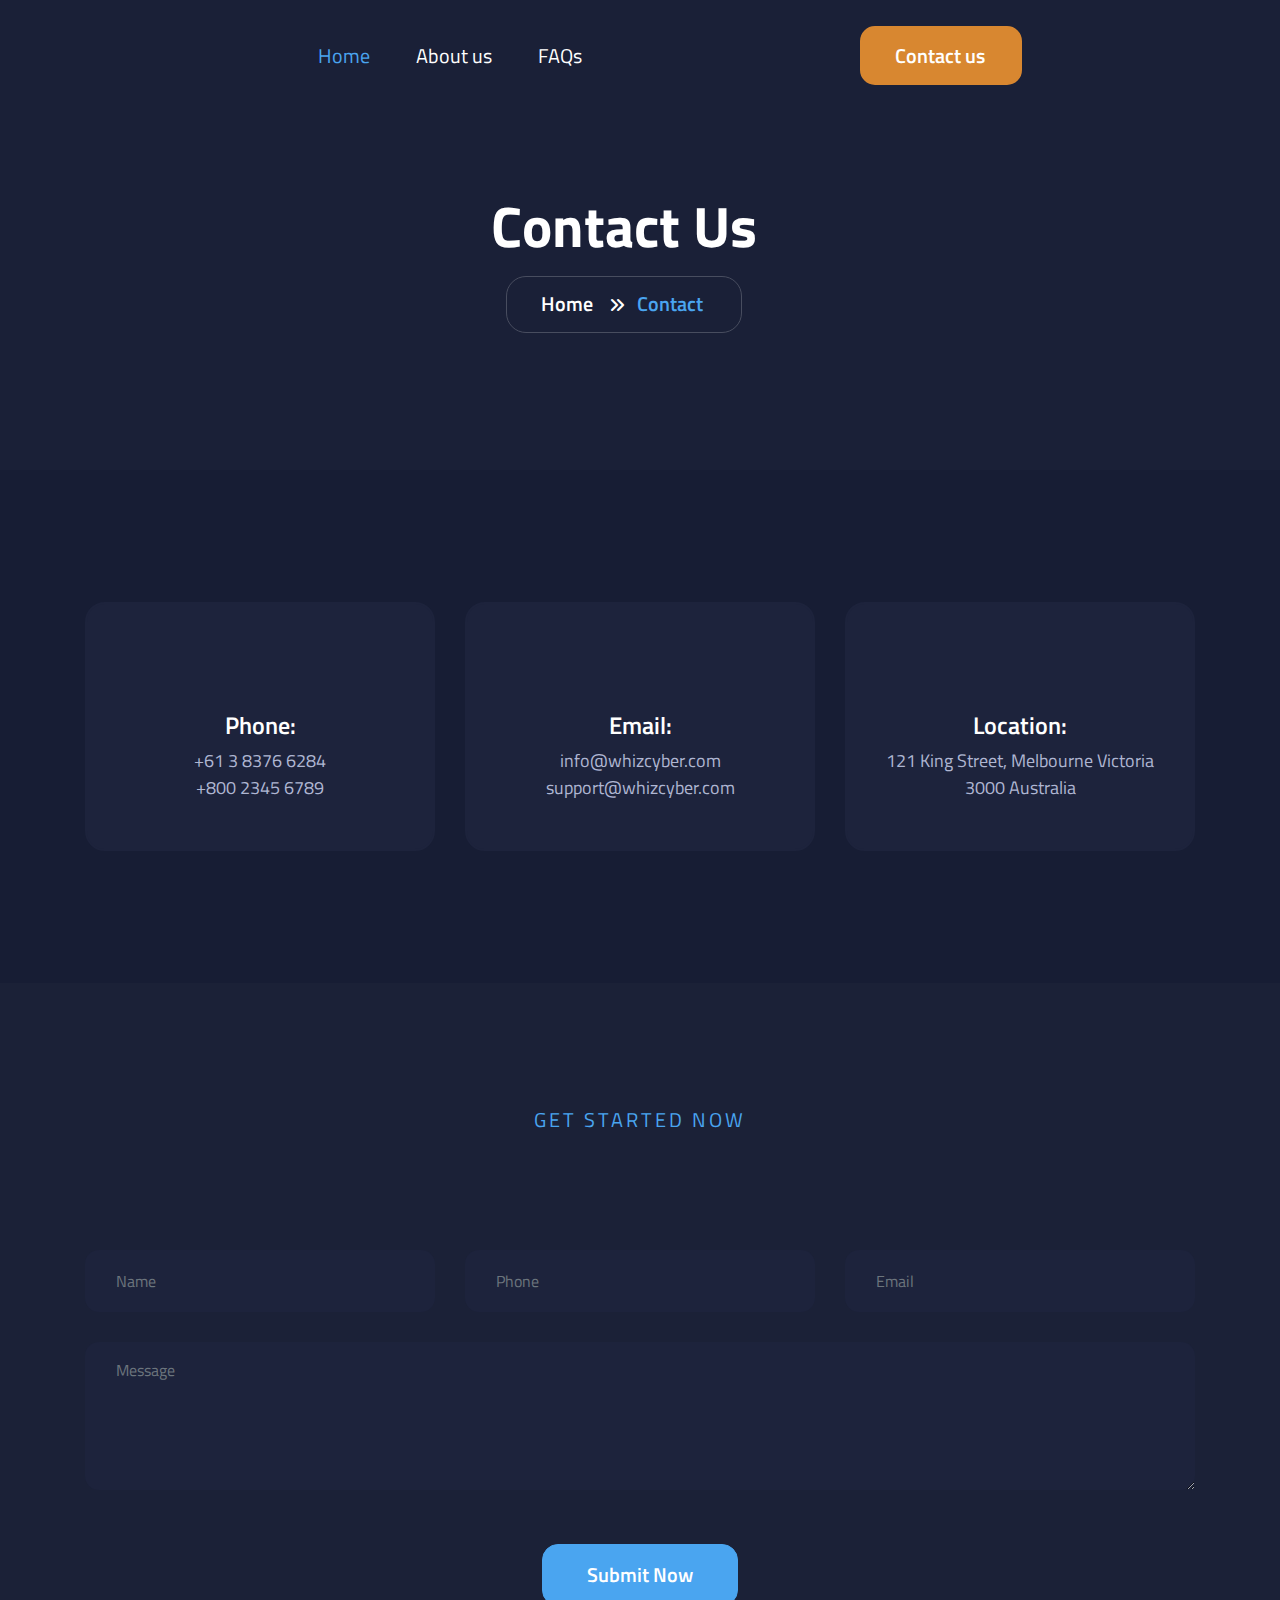
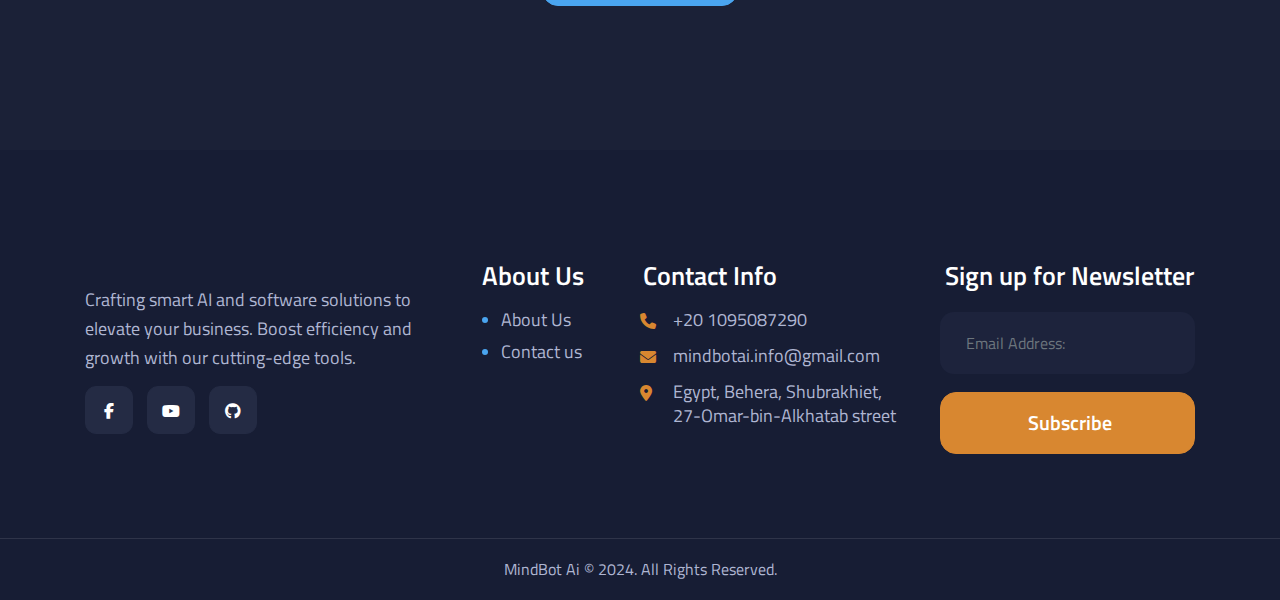
==== contact.html @ d722868a "Add files via upload" ====
<!DOCTYPE html>
<html lang="zxx">

<head>
    <meta charset="UTF-8">
    <meta http-equiv="X-UA-Compatible" content="IE=edge">
    <meta name="viewport" content="width=device-width, initial-scale=1.0">
    <title>Contact | MindBot Ai</title>
    <link rel="apple-touch-icon" sizes="57x57" href="assets/images/favicons/apple-icon-57x57.png">
    <link rel="apple-touch-icon" sizes="60x60" href="assets/images/favicons/apple-icon-60x60.png">
    <link rel="apple-touch-icon" sizes="72x72" href="assets/images/favicons/apple-icon-72x72.png">
    <link rel="apple-touch-icon" sizes="76x76" href="assets/images/favicons/apple-icon-76x76.png">
    <link rel="apple-touch-icon" sizes="114x114" href="assets/images/favicons/apple-icon-114x114.png">
    <link rel="apple-touch-icon" sizes="120x120" href="assets/images/favicons/apple-icon-120x120.png">
    <link rel="apple-touch-icon" sizes="144x144" href="assets/images/favicons/apple-icon-144x144.png">
    <link rel="apple-touch-icon" sizes="152x152" href="assets/images/favicons/apple-icon-152x152.png">
    <link rel="apple-touch-icon" sizes="180x180" href="assets/images/favicons/apple-icon-180x180.png">
    <link rel="icon" type="image/png" sizes="16x16" href="assets/images/logo.png">
    <link rel="icon" type="image/png" sizes="16x16" href="assets/images/logo.png">
    <link rel="icon" type="image/png" sizes="16x16" href="assets/images/logo.png">
    <link rel="icon" type="image/png" sizes="16x16" href="assets/images/logo.png">
    <link rel="manifest" href="/manifest.json">
    <meta name="msapplication-TileColor" content="#ffffff">
    <meta name="msapplication-TileImage" content="assets/images/favicons/ms-icon-144x144.png">
    <meta name="theme-color" content="#ffffff">
    <link rel="stylesheet" href="assets/css/bootstrap.min.css">
    <link rel="stylesheet" href="./assets/css/style.css">
    <link rel="stylesheet" href="./assets/css/mobile.css">
    <link rel="stylesheet" href="https://cdnjs.cloudflare.com/ajax/libs/font-awesome/5.9.0/css/all.min.css" integrity="sha512-q3eWabyZPc1XTCmF+8/LuE1ozpg5xxn7iO89yfSOd5/oKvyqLngoNGsx8jq92Y8eXJ/IRxQbEC+FGSYxtk2oiw==" crossorigin="anonymous" referrerpolicy="no-referrer">
    <link rel="stylesheet" href="https://cdnjs.cloudflare.com/ajax/libs/font-awesome/6.1.1/css/all.min.css">
    <link rel="stylesheet" href="https://cdnjs.cloudflare.com/ajax/libs/font-awesome/6.1.2/css/all.min.css">
    <link href="https://unpkg.com/aos@2.3.1/dist/aos.css" rel="stylesheet">
    <link rel="stylesheet" href="assets/css/owl.carousel.min.css">
    <link rel="stylesheet" href="assets/css/owl.theme.default.min.css">
</head>

<body>
    <!-- HEADER-SECTION -->
    <div class="home-header-section">
        <figure class="banner-right-img left_icon img">
            <img src="./assets/images/header-right-img.png" alt="" class="star">
        </figure>
        <header class="header">
            <div class="main-header">
                <div class="container-fluid">
                    <nav class="navbar navbar-expand-lg navbar-light p-0">
                        <a class="navbar-brand pt-0" href="index.html">
                            <img src="./assets/images/mindbotlogo copy.png" alt="" class="img-fluid diverge-logo" style="width: 200px;">
                          </a>                        
                        <button class="navbar-toggler collapsed" type="button" data-toggle="collapse" data-target="#navbarSupportedContent" aria-controls="navbarSupportedContent" aria-expanded="false" aria-label="Toggle navigation">
                            <span class="navbar-toggler-icon"></span>
                            <span class="navbar-toggler-icon"></span>
                            <span class="navbar-toggler-icon"></span>
                            </button>
                        <div class="collapse navbar-collapse" id="navbarSupportedContent">
                            <ul class="navbar-nav">
                                <li class="nav-item active">
                                    <a class="nav-link text-decoration-none navbar-text-color home-margin-top" href="index.html">Home<span class="sr-only">(current)</span></a>
                                </li>
                                <li class="nav-item">
                                    <a class="nav-link text-decoration-none navbar-text-color" href="about.html">About us</a>
                                </li>
                                <li class="nav-item"> <a class="dropdown-item nav-link" href="faq.html">FAQs</a></li>
                                <li class="nav-item">
                                    <a class="nav-link text-decoration-none navbar-text-color" href="#"></a>
                                </li>
                                <li class="nav-item">
                                    <a class="nav-link text-decoration-none navbar-text-color" href="#"></a>
                                </li>
                                <li class="nav-item">
                                    <a class="nav-link text-decoration-none navbar-text-color" href="#"></a>
                                </li>
                                <li class="nav-item">
                                    <a class="nav-link text-decoration-none navbar-text-color" href="#"></a>
                                </li>
                                <li class="nav-item">
                                    <a class="nav-link text-decoration-none navbar-text-color" href="#"></a>
                                </li>
                            </ul>
                            <div class="btn-talk ml-auto">
                                <ul class="m-0 p-0">
                                    <li class="list-unstyled d-lg-inline-block"><a class="nav-link contact" href="contact.html">Contact us</a></li>
                                </ul>
                            </div>
                        </div>
                    </nav>
                </div>
            </div>
        </header>
        <!-- BANNER-SECTION -->
        <div class="home-banner-section overflow-hidden position-relative sub-banner-section">
            <div class="banner-container-box">
                <div class="container-fluid">
                    <div class="row">
                        <div class="col-lg-12">
                            <div class="sub-banner-outer">
                                <h1>Contact Us</h1>
                                <div class="banner-btn discover-btn-banner">
                                    <div class="btn-inner">Home <span class="arrow-angles"><i class="fa fa-angles-right"></i></span><span class="about-margin">Contact</span></div>
                                </div>
                            </div>
                        </div>
                    </div>
                </div>
            </div>
        </div>
    </div>
    <!-- Contact-page-section -->
    <div class="contact-page-section">
        <div class="container">
            <div class="row">
                <div class="col-lg-4 col-md-4 col-sm-6 mb-lg-0 mb-md-0 mb-3">
                    <div class="offer-section-box">
                        <div class="offer-section-inner">
                            <figure>
                                <img src="./assets/images/contact-page-img1.png" alt="">
                            </figure>
                        </div>
                        <h5>Phone:</h5>
                        <a href="tel:+61383766284" class="text-decoration-none">
                            <p class="phone-p">+61 3 8376 6284 +800 2345 6789</p>
                        </a>
                    </div>
                </div>
                <div class="col-lg-4 col-md-4 col-sm-6 mb-lg-0 mb-md-0 mb-3">
                    <div class="offer-section-box">
                        <div class="offer-section-inner">
                            <figure>
                                <img src="./assets/images/contact-page-img2.png" alt="">
                            </figure>
                        </div>
                        <h5>Email:</h5>
                        <a href="mailto:info@whizcyber.com" class="text-decoration-none">
                            <p>info@whizcyber.com support@whizcyber.com
                            </p>
                        </a>
                    </div>
                </div>
                <div class="col-lg-4 col-md-4 col-sm-6 mb-lg-0 mb-md-0 mb-0">
                    <div class="offer-section-box">
                        <div class="offer-section-inner">
                            <figure>
                                <img src="./assets/images/contact-page-img3.png" alt="">
                            </figure>
                        </div>
                        <h5>Location:</h5>
                        <p>121 King Street, Melbourne Victoria 3000 Australia</p>
                    </div>
                </div>
            </div>
        </div>
    </div>
    <!-- Form-Section -->
    <section class="contact-us-form">
        <figure class="about-left-back-img">
            <img src="./assets/images/contact-before-img.png" alt="" class="star">
        </figure>
        <div class="container text-center">
            <div class="row">
                <div class="col-12">
                    <h6 class="autorix-text text-center">Get Started Now</h6>
                    <h2 class="text-center aos-init aos-animate" data-aos="fade-left">Send us a Message</h2>
                </div>
            </div>
            <form id="form_id" method="post" action="https://formspree.io/f/xjkvavwz">
                <div class="contact-us-wrapper">
                    <div class="row">
                        <div class="col-lg-4 col-md-4 col-sm-12">
                            <div class="">
                                <input type="text" name="name" class="form-control input-fill" placeholder="Name">
                            </div>
                        </div>
                        <div class="col-lg-4 col-md-4 col-sm-12">
                            <div class="">
                                <input type="text" name="phone" class="form-control input-fill" placeholder="Phone">
                            </div>
                        </div>
                        <div class="col-lg-4 col-md-4 col-sm-12">
                            <div class="col-inner">
                                <input type="tel" name="email" class="form-control input-fill" placeholder="Email">
                            </div>
                        </div>
                    </div>
                    <div class="row">
                        <div class="col-lg-12 col-md-12 col-sm-12">
                            <div class="col-inner-msg">
                                <textarea name="comments" rows="3" placeholder="Message" class="form-control border-none"></textarea>
                            </div>
                        </div>
                    </div>
                    <div class="form-btn">
                        <button type="submit" class="btn btn-primary">Submit Now</button>
                    </div>
                </div>
            </form>
        </div>
    </section>
    <!-- Footer-Section -->
    <div class="footer-section">
        <div class="container">
            <div class="row">
                <div class="col-lg-4 col-md-4 col-sm-6">
                    <div class="footer-content1">
                        <a class="navbar-brand pt-0" href="index.html">
                            <img src="./assets/images/mindbotlogo copy.png" alt="" class="img-fluid diverge-logo" style="width: 200px;">
                          </a>  
                        <p class="footer-section-text">Crafting smart AI and software solutions to elevate your business. Boost efficiency and growth with our cutting-edge tools.</p>
                        <ul class="list-unstyled">
                            <li class="list-item">
                                <a href="https://www.facebook.com/profile.php?id=61566908556678&is_tour_dismissed"><i class="fa-brands fa-facebook-f marginLeft"></i></a>
                                <a href="https://www.youtube.com/@itemg-web"><i class="fa-brands fa-youtube marginLeft"></i></a>
                                <a href="https://github.com/MindBotAi"><i class="fa-brands fa-github marginLeft"></i></a>
                            </li>
                        </ul>
                    </div>
                </div>
                <div class="col-lg-2 col-md-2 col-sm-12 d-lg-block d-none">
                    <h5 class="footer-link footer-next-list footer-next-list-about">About Us</h5>
                    <ul class="useful-footer">
                        <li>
                            <a href="about.html" class="text-decoration-none footer-link-p">
                               About Us
                            </a>
                        </li>
                        <li>
                            <a href="./contact.html" class="text-decoration-none footer-link-p">
                                Contact us
                            </a>
                        </li>
                    </ul>
                </div>
                <div class="col-lg-3 col-md-4 col-sm-12 d-md-block d-none">
                    <h5 class="footer-link text-white footer-next-list footer-next-list-contact">Contact Info</h5>
                    <div class="footer-list footer-link contact-list">
                        <div class="icon-list-box1">
                            <ul class="list-unstyled contact-us-ul">
                                <li class="list-item">
                                    <a href="tel:+20 1095087290" class="text-decoration-none footer-link-auto">+20 1095087290</a>
                                    <i class="fa fa-phone fa-icon footer-location3"></i>
                                </li>
                                <li class="list-item">
                                    <a href="mailto:mindbotai.info@gmail.com" class="text-decoration-none footer-link-auto">mindbotai.info@gmail.com</a>
                                    <i class="fa fa-envelope fa-icon footer-location2"></i>
                                </li>
                                <li class="list-item">
                                    <a class="text-decoration-none footer-link-auto">Egypt, Behera, Shubrakhiet, 27-Omar-bin-Alkhatab street</a>
                                    <i class="fa-solid fa-location-dot footer-location"></i>
                                </li>
                            </ul>
                        </div>
                    </div>
                </div>
                <div class="col-lg-3 col-md-4 col-sm-6">
                    <div class="footer-list signupbox">
                        <h4 class="footer-link text-white footer-next-list footer-next-list-signup">Sign up for Newsletter</h4>
                        <div class="icon-list-box1">
                            <div class="col-inner">
                                <input type="tel" name="email" class="form-control input-fill" placeholder="Email Address:">
                            </div>
                            <div class="form-btn">
                                <button type="submit" class="btn btn-primary">Subscribe</button>
                            </div>
                        </div>
                    </div>
                </div>
            </div>
        </div>
        <div class="footer-bar text-center">
            <div class="row">
                <div class="footer-bar-content w-100">
                    <p class="text-size-16 mb-0">MindBot Ai © 2024. All Rights Reserved.</p>
                </div>
            </div>
        </div>
    </div>
    <script src="https://code.jquery.com/jquery-1.12.1.min.js"></script>
    <script src="assets/js/animations.js"></script>
    <script src="assets/js/bootstrap.min.js"></script>
    <script src="assets/js/jquery-3.6.0.min.js"></script>
    <script src="assets/js/popper.min.js"></script>
    <script src="assets/js/owl.carousel.js"></script>
    <script src="https://unpkg.com/aos@2.3.1/dist/aos.js"></script>
    <script src="assets/js/text-animations.js"></script>
    <script src="assets/js/carousel.js"></script>
    <script src="assets/js/showhide.js"></script>
    <script src="https://cdnjs.cloudflare.com/ajax/libs/magnific-popup.js/1.1.0/jquery.magnific-popup.js"></script>
    <script src="https://unpkg.com/ityped@0.0.10"></script>
    <script src="./assets/js/type.js"></script>
    <script src="assets/js/custom-script.js"></script>

</body>

</html>
---- assets/css/style.css ----
@import url('https://fonts.googleapis.com/css2?family=Titillium+Web:ital,wght@0,400;0,600;0,700;1,600&display=swap');
/*------------------------------------------------------------------
[Master Stylesheet]
Project: WhizCyber
-------------------------------------------------------------------*/

/*------------------------------------------------------------------
[Table of contents]
1. Body
2. Header / #header
3. Banner Section / #banner
4. Our Services Section
5. About us Section
6. Partners Section
7. Who We Are section
8. Offer Section
9. Our Teams Section
10.Cyber Security Section
11.Form Section
11. Footer Section
*/

body {
    font-family: 'Titillium Web', sans-serif;
}

:root {
    --e-global-color-primary: #242b44;
    --e-global-color-secondary: #ffffff;
    --e-global-color-accent: #4aa5f0;
    --e-global-color-text: #afb6d2;
    --e-global-color-hover: #d88730;
    --e-global-color-dark-blue: #171d34;
    --e-global-color-yellow: #fdde47;
    --e-global-color-dark-blue2: #1c223a;
    --e-global-color-very-dark-blue: #1a2037;
    --e-global-color-soft-blue: #484d5f;
    --e-global-color-dark-blue3: #1d233c;
    --e-global-color-blue-f: #2a3150;
    --e-global-color-dark-bluish: #1f253e;
    --e-global-color-blue-best: #1b2137;
    --e-global-color-bar: #2f3449;
}

html {
    scroll-behavior: smooth;
}

h1 {
    font-size: 70px;
    line-height: 70px;
    font-weight: 700;
    word-spacing: 0px;
    letter-spacing: 0px;
}

h2 {
    font-size: 52px;
    line-height: 56px;
    font-weight: 700;
}

h3 {
    font-size: 40px;
    line-height: 46px;
    font-weight: 600;
}

h4 {
    font-size: 36px;
    line-height: 38px;
    font-weight: 600;
}

h5 {
    font-size: 24px;
    line-height: 28px;
    font-weight: 600;
}

h6 {
    font-size: 20px;
    line-height: 18px;
    font-weight: 400;
}

p {
    font-size: 18px;
    line-height: 26px;
    font-weight: 400;
}

a {
    font-size: 18px;
    line-height: 18px;
    font-weight: 600;
}

/****** headerm and banner section******/

/* animation */

/* .home-banner-section .home-banner-text .ityped-cursor {
  font-size: 1em;
  opacity: 1;
  -webkit-animation: blink 0.3s infinite;
  -moz-animation: blink 0.3s infinite;
  animation: blink 0.3s infinite;
  animation-direction: alternate;
  color: var(--e-global-color-accent) !important;
}

@keyframes blink {
  100% {
    opacity: 0;
  }
}
@-webkit-keyframes blink {
  100% {
    opacity: 0;
  }
}
@-moz-keyframes blink {
  100% {
     opacity: 0;
 }

} */

/* @keyframes ani{
  from{
      letter-spacing:36px;
      filter: blur(5px);
      opacity: 0;
  }to{
      letter-spacing: 0;
      filter: blur(0);
      opacity: 1px;
  }
} */

.h1-text {
    color: var(--e-global-color-accent);
    animation: color-animation 3s linear infinite;
}

.sub-banner-outer h1 {
    color: var(--e-global-color-accent);
    animation: color-animation 4s linear infinite;
}

@keyframes color-animation {
    0% {
        color: var(--e-global-color-accent)
    }
    32% {
        color: var(--e-global-color-accent)
    }
    33% {
        color: var(--e-global-color-secondary)
    }
    65% {
        color: var(--e-global-color-hover)
    }
    66% {
        color: var(--e-global-color-text)
    }
    /* 99%   {color: var(--e-global-color-accent)}
  100%  {color: var(--e-global-color-very-dark-blue)} */
}

.home-header-section .main-header .navbar-collapse .navbar-nav li:first-child {
    margin-left: 115px;
}

.home-header-section .main-header .navbar-collapse .navbar-nav li {
    display: inline-block;
    margin: 0 19px;
}

.home-header-section .main-header .navbar-collapse .navbar-nav .blogs-li {
    margin: 0 20px;
}

.home-header-section {
    background-position: center;
    background-repeat: no-repeat;
    background-size: cover;
    background: var(--e-global-color-very-dark-blue);
    position: relative;
    overflow: hidden;
}

.home-header-section .banner-right-img {
    position: absolute;
    width: 1689px;
    height: 1262px;
    bottom: 105px;
    right: -353px;
}

.home-header-section:before {
    background: url(../images//header-left-circle-img.png);
    content: "";
    width: 445px;
    height: 445px;
    position: absolute;
    top: -180px;
    left: -240px;
}

.home-header-section .main-header .navbar-brand {
    margin-left: 0px;
    padding-bottom: 0px;
    margin-right: 181px;
}

.navbar-light .navbar-nav .nav-link {
    padding-left: 8px;
    position: relative;
}

.home-header-section .main-header {
    padding: 26px 298px 0 350px;
}

.home-banner-section .banner-container-box .home-banner-text {
    padding-left: 342px;
}

.home-header-section .main-header .navbar-collapse .navbar-nav li a {
    color: var(--e-global-color-secondary);
    font-size: 20px;
    line-height: 22px;
    font-weight: 400;
}

.home-header-section .main-header .navbar-collapse .navbar-nav .active>a {
    color: var(--e-global-color-accent);
}

.home-header-section .main-header .navbar-collapse .navbar-nav a:hover {
    color: var(--e-global-color-accent);
}

.home-header-section .main-header .navbar-collapse .btn-talk {
    margin-left: 25px !important;
}

.banner-container-box .social-icons {
    z-index: 1;
    transition: ease-in-out 0.3s;
    left: 88px;
    top: 78px;
}

.home-banner-section .banner-container-box .social-icons ul li .social-networks {
    font-size: 16px;
    margin-top: 20px;
    color: var(--e-global-color-secondary);
    background: var(--e-global-color-primary);
    border-radius: 10px;
    line-height: 48px !important;
    text-align: center;
    transition: all ease-in-out 0.3s;
    width: 50px;
    height: 50px;
    line-height: 50px !important;
    transition: transform ease 0.3s;
}

.banner-container-box .social-icons ul li .social-networks:hover {
    background: var(--e-global-color-hover);
    color: var(--e-global-color-secondary);
    transform: translate(0, -5px);
    transition: ease-in-out 0.3s;
}

/* dropdown */

.home-header-section .main-header .navbar-collapse .redlight-dropdown a {
    color: var(--e-global-color-secondary);
}

.home-header-section .main-header .navbar-collapse .redlight-dropdown a:hover {
    color: var(--e-global-color-accent);
}

.dropdown-content-redlight ul li a {
    color: var(--e-global-color-white-banner-text);
    line-height: 16px;
    padding: 12px 11px !important;
    width: 160px;
}

.dropdown-content-redlight ul li a:hover {
    background: var(--e-global-color-hover) !important;
    color: var(--e-global-color-white) !important;
}

.dropdown-item:hover {
    text-decoration: none;
    background-color: transparent;
}

.dropdown-content-redlight ul li {
    margin-left: 0 !important;
}

.redlight-dropdown .dropdown-content-redlight {
    background: var(--e-global-color-accent);
    color: var(--e-global-color-secondary);
    width: 100%;
    top: 54px;
    margin: 0;
    padding: 0;
    border: none;
    border-radius: 0;
}

.home-header-section .main-header .navbar-collapse .navbar-nav .dropdown-content-redlight ul li {
    margin: 0;
}

.home-header-section .main-header .navbar-collapse .navbar-nav .dropdown-content-redlight ul li a {
    font-size: 18px;
    line-height: 18px;
}

/* .dropdown-item.active, .dropdown-item:active {
  color:var(--e-global-color-white-banner-text) !important;
  background: var(--e-global-color-red) !important;
  text-decoration: none;
  background-color:transparent;
} */

.home-header-section .dropdown-item.active,
.dropdown-item:active {
    color: var(--e-global-color-secondary) !important;
    background: var(--e-global-color-hover) !important;
    text-decoration: none;
    background-color: transparent;
}

.home-header-section .main-header .navbar-collapse .btn-talk a {
    background: var(--e-global-color-hover);
    line-height: 20px;
    color: var(--e-global-color-secondary);
    padding: 18px 35px 17px 33px;
    display: inline-block;
    border-radius: 15px;
    font-weight: 600;
    text-decoration: none;
    text-align: center;
    font-size: 20px;
    border: 2px solid var(--e-global-color-hover);
    transition: all 0.3s ease-in-out;
}

.home-header-section .main-header .navbar-collapse .btn-talk a:hover {
    background: var(--e-global-color-accent);
    color: var(--e-global-color-secondary) !important;
    border: 2px solid var(--e-global-color-accent);
    transition: all 0.3s ease-in-out;
}

.home-banner-section .banner-container-box .home-banner-text h1 {
    margin-bottom: 20px;
    color: var(--e-global-color-secondary);
}

/* .home-banner-section .banner-container-box .home-banner-text .banner-solution{
  color: var(--e-global-color-accent);
} */

.home-banner-section .banner-container-box .banner-paragraph {
    font-size: 22px;
    font-weight: 400;
    line-height: 33px;
    word-spacing: 0px;
    margin-bottom: 30px;
    color: var(--e-global-color-text);
    padding-right: 10px;
}

.home-banner-section .banner-container-box .banner-btn a {
    color: var(--e-global-color-secondary);
    background: var(--e-global-color-accent);
    border-radius: 15px;
    padding: 20px 48px 21px 47px;
    display: inline-block;
    position: relative;
    font-weight: 600;
    transition: transform ease 300ms;
    line-height: 20px;
    word-spacing: 2px;
    font-size: 20px;
    transition: ease-in-out 0.3s;
}

.home-banner-section .banner-container-box .banner-btn a:hover {
    transform: translateY(-5px);
    background: var(--e-global-color-hover) !important;
    color: var(--e-global-color-secondary);
    transition: ease-in-out 0.3s;
}

.discover-btn-banner .play-button {
    padding: 19px 25px;
    margin-left: 14px;
    background: var(--e-global-color-dark-blue2) !important;
    border: 1px solid var(--e-global-color-soft-blue);
}

.discover-btn-banner .play-button:hover {
    border: 1px solid var(--e-global-color-hover);
}

.home-banner-section {
    padding-top: 217px;
    padding-bottom: 213px;
}

.inner-arrow-menu-btn {
    font-size: 18px;
    background-image: linear-gradient( -72deg, var(--e-global-background-services-box) 0%, var(--e-global-background-services-box-color2) 100%);
    color: #ffff;
    border-radius: 100px;
    width: 43px;
    right: 24px;
    top: 17px;
    height: 43px px;
    position: absolute;
    line-height: 45px !important;
    text-align: center;
    transition: ease-in-out 0.3s;
}

.discover-btn-banner a:hover .inner-arrow-style {
    background: var(--e-global-color-white);
    color: var(--e-global-color-accent);
    border: 1px solid var(--e-global-color-accent);
}

.contact-us-margin {
    margin-right: -9px;
}

.navbar-nav li:last-child {
    margin-left: 0;
    margin-right: 0;
}

.banner-img-content figure {
    margin-left: 0;
    position: absolute;
    top: -160px;
    left: 20px;
}

/* our-services-section */

.our-services-section {
    background: var(--e-global-color-dark-blue);
    padding: 139px 0;
}

.our-services-section h6 {
    text-align: center;
    color: var(--e-global-color-accent);
    text-transform: uppercase;
    letter-spacing: 3px;
    margin-bottom: 22px;
    transition: ease-in-out 0.4s;
    position: relative;
    width: 100%;
}

/* animation */

.ityped-cursor {
    font-size: 0em;
    opacity: 1;
    -webkit-animation: blink 0.3s infinite;
    -moz-animation: blink 0.3s infinite;
    animation: blink 0.3s infinite;
    animation-direction: alternate;
}

@keyframes blink {
    100% {
        opacity: 0;
    }
}

@-webkit-keyframes blink {
    100% {
        opacity: 0;
    }
}

@-moz-keyframes blink {
    100% {
        opacity: 0;
    }
}

.our-services-section h2 {
    color: var(--e-global-color-secondary);
    margin-bottom: 46px;
}

.our-services-section .services-content {
    background: var(--e-global-color-dark-blue3);
    border-radius: 10px;
    padding: 37px 51px 53px 51px;
    transition: 0s all ease-in-out;
    cursor: pointer;
    border-bottom: 3px solid var(--e-global-color-black-cards-bacground);
    transition: transform ease 300ms;
    border: 2px solid var(--e-global-color-dark-blue3);
}

.our-services-section .services-content:hover {
    border: 2px solid var(--e-global-color-accent);
}

.our-services-section .services-content .icons-rounded-box {
    background: var(--e-global-color-dark-icons-background);
    padding: 12px 16px;
    text-align: center;
    border-radius: 6px;
    margin-bottom: 15px;
}

.our-services-section .security-services-p {
    font-size: 18px;
    line-height: 28px;
    font-weight: 400;
    color: var(--e-global-color-text);
    padding: 0;
    margin-bottom: 33px;
}

.our-services-section .services-content a {
    color: var(--e-global-color-secondary);
    font-size: 18px;
    line-height: 18px;
    font-weight: 600;
    letter-spacing: 0px;
    background: var(--e-global-color-dark-blue2);
    border: 1px solid var(--e-global-color-soft-blue);
    border-radius: 15px;
    padding: 11px 34px 12px 34px;
    transition: ease-in-out 0.3s;
}

.our-services-section .services-content a:hover {
    background: var(--e-global-color-accent);
    border: 1px solid var(--e-global-color-accent);
    transition: ease-in-out 0.3s;
}

.our-services-section .services-content h5 {
    margin-bottom: 10px;
    color: var(--e-global-color-secondary);
}

.our-services-section .services-content .services-box {
    text-align: center;
}

.our-services-section .owl-carousel .owl-dots.disabled,
.owl-carousel .owl-nav.disabled {
    display: block;
}

.our-services-section .owl-theme .owl-dots .owl-dot span {
    width: 10px;
    height: 10px;
    margin: 5px 7px;
    background: var(--e-global-color-blue-f);
    display: block;
    -webkit-backface-visibility: visible;
    transition: opacity .2s ease;
    border-radius: 30px;
    border: none !important;
}

.our-services-section .owl-theme .owl-dots .owl-dot span:hover {
    background: var(--e-global-color-hover);
    border: none !important;
}

.our-services-section .owl-theme .owl-dots .owl-dot.active span,
.owl-theme .owl-dots .owl-dot:hover span {
    background: var(--e-global-color-hover);
    border: none !important;
}

.our-services-section .owl-carousel button.owl-dot {
    background: 0 0;
    color: inherit;
    border: none !important;
    padding: 0 !important;
    font: inherit;
}

.our-services-section .owl-carousel button.owl-dot:hover {
    border: none !important;
}

.our-services-section .owl-carousel .item .services-content .services-box a:hover {
    color: var(--e-global-color-secondary);
    background: var(--e-global-color-accent) !important;
    border: 1px solid var(--e-global-color-accent);
}

.our-services-section .owl-theme .owl-dots .owl-dot:focus {
    outline: none;
}

/* about-us-section */

.about-us-section {
    background: var(--e-global-color-blue-best);
    padding: 154px 0 154px;
}

.about-us-section h2 {
    margin-bottom: 33px;
    color: var(--e-global-color-secondary);
}

.about-us-section h6 {
    color: var(--e-global-color-accent);
    text-transform: uppercase;
    letter-spacing: 3px;
    margin-bottom: 22px;
}

.about-us-section .about-us-content .aboutus-p {
    font-size: 20px;
    line-height: 30px;
    font-weight: 400;
    color: var(--e-global-color-text);
    padding-right: 23px;
    margin-bottom: 20px;
}

.about-us-section .about-us-content .cloud-security-li {
    margin-left: 19px;
}

.about-us-section .about-us-content .server-security-li {
    margin-left: 61px;
}

.about-us-section .about-us-content .threat-detection-li {
    margin-left: 38px;
}

.about-us-section .about-us-content .cyber-security-li {
    margin-left: 63px;
}

.about-us-section .about-us-content ul i {
    background: var(--e-global-color-hover);
    color: var(--e-global-color-dark-bluish);
    border-radius: 100px;
    width: 20px;
    height: 20px;
    position: relative;
    text-align: center;
    padding: 5px;
    margin-right: 15px;
    font-size: 13px;
    line-height: 14px;
}

.about-us-section .about-us-content .left-section-margin-bottom {
    margin-bottom: 30px;
}

.about-us-section .about-us-content ul li {
    margin-bottom: 12px;
}

.about-us-section .about-us-content .list-margin-bottom {
    margin-bottom: 0px;
}

.about-us-section .about-us-content .margin-left-checkk {
    margin-left: 18px;
    letter-spacing: 0px !important;
}

.about-us-section .about-us-content .list-span {
    color: var(--e-global-color-text);
    font-weight: 400;
    font-size: 18px;
    line-height: 20px;
    word-spacing: 0px;
    letter-spacing: 0;
}

.about-us-section .about-us-content .banner-btn a {
    color: var(--e-global-color-secondary);
    background: var(--e-global-color-accent);
    border-radius: 15px;
    padding: 20px 48px 21px 47px;
    display: inline-block;
    position: relative;
    font-weight: 600;
    transition: transform ease 300ms;
    line-height: 20px;
    word-spacing: 2px;
    font-size: 20px;
    transition: ease-in-out 0.3s;
}

.about-us-section .about-us-content .banner-btn a:hover {
    transform: translateY(-5px);
    background: var(--e-global-color-hover) !important;
    color: var(--e-global-color-secondary);
    transition: ease-in-out 0.3s;
}

.about-us-section .about-content-img {
    position: relative;
}

.about-us-section .about-content-img .about-section-f1 {
    top: -24px;
    left: -38px;
}

.about-us-section .about-content-img .about-section-f2 {
    left: 353px;
    top: 173px;
}

.about-us-section .about-content-img .about-section-f3 {
    top: 336px;
    left: 92px;
}

.about-us-section .about-content-img figure {
    position: absolute;
}

.about-us-section .about-left-back-img {
    position: absolute;
    left: -41%;
    top: -385px;
}

.about-us-section::after {
    background: url(../images/about-right-backround.png);
    content: "";
    width: 445px;
    height: 405px;
    position: absolute;
    right: -77px;
    top: -136px;
}

/* Animation properties */

.star {
    animation: star 10s ease-out infinite;
}

/* Keyframes */

@keyframes star {
    0% {
        opacity: 0;
        transform: scale(1.5) translateY(-0.75em);
    }
    20% {
        opacity: 1;
    }
    89% {
        opacity: 1;
        transform: scale(1);
    }
    100% {
        opacity: 0;
        transform: translateZ(-1000em);
    }
}

/* partners-section */

.partners-section h6 {
    text-align: center;
    color: var(--e-global-color-accent);
    text-transform: uppercase;
    letter-spacing: 3px;
    margin-bottom: 22px;
}

.partners-section {
    background: var(--e-global-color-dark-blue);
    padding: 128px 0;
}

.partners-section h2 {
    color: var(--e-global-color-secondary);
    margin-bottom: 40px;
}

.partners-section .partners-content .partners-box {
    background: var(--e-global-color-dark-blue3);
    border-radius: 10px;
    padding: 24px 23px 24px 23px;
    transition: 0s all ease-in-out;
    cursor: pointer;
    border-bottom: 3px solid var(--e-global-color-black-cards-bacground);
    transition: ease-in-out 0.3s;
    border: 2px solid var(--e-global-color-dark-blue3);
}

.partners-section .partners-content .partners-box:hover {
    background: var(--e-global-color-accent);
    transition: ease-in-out 0.3s;
}

.partners-section .owl-theme .owl-dots .owl-dot span {
    width: 10px;
    height: 10px;
    margin: 5px 7px;
    background: var(--e-global-color-blue-f);
    display: block;
    -webkit-backface-visibility: visible;
    transition: opacity .2s ease;
    border-radius: 30px;
    border: none !important;
}

.partners-section .owl-theme .owl-dots .owl-dot span:hover {
    background: var(--e-global-color-hover);
    border: none !important;
}

.partners-section .owl-theme .owl-dots .owl-dot.active span,
.owl-theme .owl-dots .owl-dot:hover span {
    background: var(--e-global-color-hover);
    border: none !important;
}

.partners-section .owl-theme .owl-dots .owl-dot:focus {
    outline: none;
}

/* who-we-are-section */

.who-we-are-section {
    background: var(--e-global-color-very-dark-blue);
    padding: 250px 0 0px;
    position: relative;
}

.who-we-are-section h6 {
    color: var(--e-global-color-accent);
    text-transform: uppercase;
    letter-spacing: 3px;
    margin-bottom: 22px;
}

.who-we-are-section h2 {
    color: var(--e-global-color-secondary);
    margin-bottom: 27px;
    letter-spacing: -0.7px;
}

.who-we-are-section .about-us-content .aboutus-p {
    font-size: 20px;
    line-height: 30px;
    font-weight: 400;
    color: var(--e-global-color-text);
    padding-right: 23px;
    margin-bottom: 37px;
}

.who-we-are-section .about-us-content .counter-box .counetr-heading {
    font-size: 40px;
    line-height: 44px;
    font-weight: 600;
    color: var(--e-global-color-hover);
    margin-bottom: 10px;
}

.who-we-are-section .about-us-content .counter-box .counetr-heading .plus-counter {
    font-size: 28px;
    line-height: 30px;
    position: absolute;
    top: 0px;
}

.who-we-are-section .about-us-content .counter-box .counter-text {
    font-size: 18px;
    line-height: 20px;
    font-weight: 400;
    color: var(--e-global-color-text);
}

.who-we-are-section .about-us-content .counter-b2 {
    margin-left: -35px;
}

.who-we-are-section .about-us-content .counter-b3 {
    margin-left: -30px;
}

.who-we-are-section .about-us-content .counter-b3 {
    margin-left: -30px;
}

.who-we-are-section .who-we-img-content .who-we-figure {
    top: -124px;
    position: absolute;
    left: -27px;
}

.who-we-are-section .who-we-img-content {
    margin-left: 61px;
    position: relative;
    z-index: 1;
}

.who-we-are-section:before {
    background: url(../images//who-we-before.png);
    content: "";
    width: 445px;
    height: 406px;
    position: absolute;
    top: -141px;
    left: -104px;
}

.who-we-are-section .who-we-right-fig {
    position: absolute;
    top: -30%;
    right: -26%;
}

.who-we-are-section .section-2 {
    padding-top: 278px;
    position: relative;
    padding-bottom: 137px;
}

.who-we-are-section .section-2 .who-we-right-fig {
    position: absolute;
    top: -29%;
    left: -42%;
}

.who-we-are-section .section-2 .section2-fig {
    margin-top: -39px;
}

.who-we-are-section .section-2::after {
    background: url(../images/section2-after-img.png);
    content: "";
    width: 445px;
    height: 405px;
    position: absolute;
    right: -97px;
    bottom: -132px;
}

.who-we-are-section .section-2 .section2-heading {
    font-size: 22px;
    line-height: 24px;
    font-weight: 600;
    color: var(--e-global-color-secondary);
    text-transform: none;
    letter-spacing: 0px;
    margin-bottom: 12px;
}

.who-we-are-section .section-2 .section2-text {
    font-size: 18px;
    line-height: 26px;
    font-weight: 400;
    color: var(--e-global-color-text);
    margin-bottom: 0;
}

.who-we-are-section .section-2 .section-2-content {
    position: relative;
}

.who-we-are-section .section-2 .section-2-content .section2-figure {
    position: absolute;
}

.who-we-are-section .section-2 .section-2-content .section2-box {
    margin-left: 79px;
}

.who-we-are-section .section-2 .section2-row1 {
    margin-bottom: 35px;
}

.who-we-are-section .section-2 .section2-img-content {
    margin-left: 0;
}

.who-we-are-section .section-2 .about-us-content {
    padding-left: 103px;
}

.who-we-are-section .section2-h2 {
    letter-spacing: 0;
}

.who-we-are-section .section-2 .about-us-content .aboutus-p {
    font-size: 20px;
    line-height: 30px;
    font-weight: 400;
    color: var(--e-global-color-text);
    padding-right: 23px;
    margin-bottom: 25px;
}

.who-we-are-section .section-2 .row2-content {
    margin-left: 7px;
}

/* pricing-plan */

.pricing-plan-section {
    background: var(--e-global-color-dark-blue);
    padding: 130px 0 82px;
}

.pricing-plan-section h6 {
    text-align: center;
    color: var(--e-global-color-accent);
    text-transform: uppercase;
    letter-spacing: 3px;
    margin-bottom: 22px;
}

.pricing-plan-section h2 {
    color: var(--e-global-color-secondary);
    margin-bottom: 65px;
}

.pricing-plan-section .pricing-plan-color {
    color: var(--e-global-color-secondary);
    text-align: center;
    position: relative;
    margin-bottom: 47px !important;
}

.pricing-plan-section .pricing-free-text {
    font-size: 18px;
    line-height: 26px;
    color: var(--e-global-color-text);
    font-weight: 400;
    position: absolute;
    bottom: -29px;
    text-align: center;
    left: 0;
    right: 0;
}

.pricing-plan-section .pricing-content {
    font-size: 18px;
    line-height: 35px;
    font-weight: 400;
    color: var(--e-global-color-grey-icons);
    padding: 0;
    margin-bottom: 44px;
}

.pricing-plan-section .order-now-btn a {
    border: 1px solid var(--e-global-color-grey-cyber-box);
    padding: 10px 32px;
    border-radius: 4px;
    font-size: 18px;
    line-height: 26px;
    color: var(--e-global-color-white-banner-text);
    font-weight: 600;
}

.pricing-plan-section .services-content {
    background: var(--e-global-color-dark-blue3);
    border-radius: 5px;
    padding: 46px 39px 59px 57px;
    transition: 0s all ease-in-out;
    cursor: pointer;
    border-bottom: 3px solid var(--e-global-color-black-cards-bacground);
    transition: ease-in-out 0.3s;
    position: relative;
    border: 2px solid var(--e-global-color-dark-blue3);
}

.pricing-plan-section .services-content:hover {
    border: 2px solid var(--e-global-color-accent);
    transition: ease-in-out 0.3s;
}

.pricing-plan-section .services-content:hover .pricing-plan-h5 {
    background: var(--e-global-color-accent);
}

.pricing-plan-section h3 {
    margin-bottom: 22px;
}

.pricing-plan-section p {
    margin-bottom: 72px;
    padding: 0 25%;
}

.pricing-plan-section .services-content .icons-rounded-box {
    padding: 0;
    border-radius: 6px;
    margin-bottom: 21px;
    text-align: center;
}

.pricing-plan-section .list-span {
    color: var(--e-global-color-text);
    font-weight: 400;
    font-size: 18px;
    line-height: 20px;
    word-spacing: 0px;
    letter-spacing: 0;
}

.pricing-plan-section ul i {
    background: var(--e-global-color-hover);
    color: var(--e-global-color-dark-bluish);
    border-radius: 100px;
    width: 20px;
    height: 20px;
    position: relative;
    text-align: center;
    padding: 5px;
    margin-right: 12px;
    font-size: 13px;
    line-height: 14px;
}

.pricing-plan-section ul li {
    margin-bottom: 12px !important;
}

.pricing-plan-section .services-content .order-now-btn a {
    padding: 11px 21px 12px;
    background: var(--e-global-color-dark-blue2) !important;
    border: 1px solid var(--e-global-color-soft-blue);
    font-size: 18px;
    line-height: 18px;
    color: var(--e-global-color-secondary);
    font-weight: 600;
    border-radius: 20px;
    transition: ease-in-out 0.3s;
}

.pricing-plan-section .services-content .order-now-btn {
    text-align: center;
}

.pricing-plan-section .services-content .order-now-btn a:hover {
    transform: translateY(-5px);
    background: var(--e-global-color-hover) !important;
    color: var(--e-global-color-secondary);
    transition: ease-in-out 0.3s;
    border: 1px solid var(--e-global-color-hover);
}

.pricing-plan-section .pricing-plan-h5 {
    position: absolute;
    font-size: 18px;
    line-height: 17px;
    font-weight: 600;
    color: var(--e-global-color-secondary);
    background: var(--e-global-color-hover);
    border-radius: 13px;
    padding: 10px 10px;
    left: 20px;
    right: 0;
    text-align: center;
    margin: 0 auto;
    top: -22px;
    width: 125px;
}

.pricing-plan-section .services-content .list-margin-bottom {
    margin-bottom: 33px;
}

/* our-teams-section */

.our-teams-section {
    background: var(--e-global-color-blue-best);
    padding: 129px 0 94px;
    position: relative;
}

.our-teams-section:before {
    background: url(../images//who-we-before.png);
    content: "";
    width: 445px;
    height: 406px;
    position: absolute;
    top: -134px;
    left: -94px;
}

.our-teams-section h6 {
    color: var(--e-global-color-accent);
    text-transform: uppercase;
    letter-spacing: 3px;
    margin-bottom: 22px;
}

.our-teams-section h2 {
    margin-bottom: 27px;
    color: var(--e-global-color-secondary);
}

.our-teams-section .about-us-content .aboutus-p {
    font-size: 20px;
    line-height: 30px;
    font-weight: 400;
    color: var(--e-global-color-text);
    padding-right: 40px;
    margin-bottom: 12px;
}

.our-teams-section .about-us-content .our-teamp2 {
    margin-bottom: 41px;
}

.our-teams-section .about-us-content {
    padding-top: 116px;
}

.our-teams-section .about-us-content .banner-btn a {
    color: var(--e-global-color-secondary);
    background: var(--e-global-color-accent);
    border-radius: 15px;
    padding: 20px 35px 21px 39px;
    display: inline-block;
    position: relative;
    font-weight: 600;
    transition: transform ease 300ms;
    line-height: 20px;
    word-spacing: 0px;
    font-size: 20px;
    transition: ease-in-out 0.3s;
}

.our-teams-section .about-us-content .banner-btn a:hover {
    transform: translateY(-5px);
    background: var(--e-global-color-hover) !important;
    color: var(--e-global-color-secondary);
    transition: ease-in-out 0.3s;
}

.our-teams-section .who-we-right-fig {
    position: absolute;
    top: -46%;
    right: -27%;
}

.our-teams-section .teams-img-content .teams-text h5 {
    font-size: 22px;
    line-height: 24px;
    font-weight: 600;
    color: var(--e-global-color-secondary);
    text-align: center;
}

.our-teams-section .teams-img-content .teams-text p {
    font-size: 16px;
    line-height: 20px;
    font-weight: 400;
    color: var(--e-global-color-text);
    text-align: center;
    margin-bottom: 34px;
}

.our-teams-section .teams-img-content .hover_box_plus ul {
    position: absolute;
    left: 3px;
    right: 0;
    bottom: 90px;
}

.our-teams-section .teams-img-content ul li i:hover {
    background: var(--e-global-color-hover);
    border: 1px solid var(--e-global-color-hover);
    transform: translate(0, -5px);
    transition: ease-in-out 0.3s;
}

.our-teams-section .teams-img-content .hover_box_plus {
    margin-bottom: 36px;
}

.our-teams-section .teams-img-content ul li i {
    color: var(--e-global-color-secondary);
    background: var(--e-global-color-accent);
    border-radius: 100px;
    font-size: 16px;
    line-height: 34px;
    width: 36px;
    height: 36px;
    border: 1px solid var(--e-global-color-accent);
    transition: ease-in-out 0.3s;
}

.our-teams-section .teams-img-content ul li {
    list-style: none;
    display: inline-block;
    margin: 0 3px;
    text-align: center;
}

/* aboutus page */

.about-banner-text {
    margin-bottom: 87px;
}

.about-banner-text .about-h1 {
    font-size: 50px;
    font-weight: 600;
    line-height: 55px;
    margin-bottom: 24px;
    letter-spacing: -1px;
    word-spacing: 0;
}

.about-banner-text .banner-paragraph {
    font-weight: 400;
    padding: 0 235px;
    margin-bottom: 28px;
}

.about-banner-text .about-btn a {
    font-size: 16px;
    line-height: 20px;
    font-weight: 400;
    color: var(--e-global-color-white-banner-text);
}

.about-banner-text .about-text-color {
    color: var(--e-global-color-btn-red);
}

.about-us-section-page {
    background: var(--e-global-color-black-cards-bacground);
    padding: 116px 184px 63px 77px;
    border-radius: 15px;
}

.about-us-section-page p {
    font-size: 18px;
    font-weight: 400;
    line-height: 30px;
    color: var(--e-global-color-grey-icons);
    padding: 0 10px 0 0;
    margin-bottom: 24px;
}

.about-us-section-page .about-us-list .list-text {
    font-size: 18px;
    font-weight: 400;
    line-height: 30px;
    color: var(--e-global-color-grey-icons);
    word-spacing: -1px;
    letter-spacing: 0px;
}

.about-us-section-page .about-us-list i {
    color: var(--e-global-color-btn-red);
}

.about-us-section-page .about-us-list a {
    padding-left: 20px;
}

.about-us-section-page .discover-btn-banner .play-button {
    padding: 15px 33px;
    margin-left: 8px;
    background: transparent !important;
    border: 1px solid var(--e-global-color-grey-cyber-box);
    margin-left: 9px;
}

.about-us-section-page .discover-btn-banner .play-button:hover {
    background: var(--e-global-color-btn-red) !important;
    border: 1px solid var(--e-global-color-btn-red);
}

.about-us-section-page .about-section-img {
    margin-left: -40px;
    margin-top: -55px;
}

.about-us-section-page h3 {
    margin-bottom: 28px;
}

.about-us-section-page .about-us-list {
    margin-bottom: 31px;
}

.about-us-section-page .banner-btn-about a {
    color: var(--e-global-color-white) !important;
    background: var(--e-global-color-btn-red) !important;
    border-radius: 3px;
    padding: 15px 33px 15px 34px;
    display: inline-block;
    position: relative;
    font-weight: 600;
    transition: transform ease 300ms;
}

.aboutus-page {
    padding: 110px 0px 0 !important;
}

/* carousel-section */

.carousel-section {
    background: var(--e-global-color-accent);
    padding: 137px 0 162px;
    position: relative;
}

.carousel-section:before {
    background: url(../images/carousel-before-img.png);
    content: "";
    width: 305px;
    height: 227px;
    position: absolute;
    top: 106px;
    left: 90px;
}

.carousel-section::after {
    background: url(../images/carousel-after-img.png);
    content: "";
    width: 305px;
    height: 227px;
    position: absolute;
    right: 68px;
    bottom: 84px;
}

.carousel-section .carousel-content ul li {
    display: inline;
}

.carousel-section .carousel-content {
    text-align: center;
}

.carousel-section .carousel-content h5 {
    color: var(--e-global-color-secondary);
    margin-bottom: 23px;
}

.carousel-section .carousel-content ul li i {
    color: var(--e-global-color-yellow);
    letter-spacing: -1px;
    font-size: 24px;
    line-height: 26px;
}

.carousel-section .carousel-content h4 {
    color: var(--e-global-color-secondary);
    padding: 0 53px;
    font-size: 36px;
    line-height: 47px;
    margin-bottom: 158px;
}

.carousel-section .carousel-content ul {
    margin-bottom: 30px;
}

.carousel-section .carousel-content .carousel-text h6 {
    font-size: 22px;
    line-height: 24px;
    color: var(--e-global-color-secondary);
    font-weight: 600;
}

.carousel-section .carousel-content .carousel-text p {
    font-size: 16px;
    line-height: 18px;
    color: var(--e-global-color-secondary);
    font-weight: 400;
    margin-bottom: 30px;
}

.carousel-section .carousel-indicators li {
    width: 10px;
    height: 10px;
    border-radius: 100%;
}

.carousel-section .carousel-indicators {
    bottom: -50px;
}

/* .carousel-section .carousel-indicators2{
  position: absolute;
  left: 0;
  right:0;
  text-align: center;
} */

.carousel-section .carousel-indicators2 li {
    display: grid;
    margin-right: 80px;
    background: transparent;
}

.carousel-section .carousel-indicators2 {
    bottom: 145px;
    margin-right: 117px;
}

/* .carousel-section .carousel-indicators2 li.active {
  opacity: 1;
} */

.carousel-section .carousel-indicators2 li {
    opacity: 1;
}

.carousel-section .carousel-indicators2 li:active img {
    opacity: 1;
}

.carousel-section .carousel-indicators2 li {
    text-indent: 1px;
}

.carousel-section .carousel-indicators2 .margin-right-li {
    margin-right: 94px;
}

.carousel-section .carousel-indicators2 .margin-right-li-img1 {
    margin-right: 96px;
}

.carousel-section .carousel-indicators li {
    width: 17px;
    height: 17px;
    border-radius: 100%;
}

/* form-section */

.contact-us-form .autorix-text {
    color: var(--e-global-color-accent);
    text-transform: uppercase;
    letter-spacing: 3px;
    margin-bottom: 22px;
}

.contact-us-form {
    background: var(--e-global-color-blue-best);
    padding: 128px 0 133px;
    position: relative;
    overflow: hidden;
}

.contact-us-form h2 {
    padding: 0 264px;
    margin-bottom: 43px;
    color: var(--e-global-color-secondary);
}

.contact-us-form .form-control {
    display: block;
    width: 100%;
    height: 62px;
    font-size: 16px;
    font-weight: 400;
    line-height: 20px;
    color: var(--e-global-color-text);
    background-color: var(--e-global-color-dark-blue3);
    background-clip: padding-box;
    border: none;
    border-radius: 14px;
    transition: border-color 0.15s ease-in-out, box-shadow 0.15s ease-in-out;
    padding: 18px 31px;
}

.contact-us-form .col-inner {
    margin-bottom: 30px;
}

.contact-us-form textarea.form-control {
    height: 148px;
}

.contact-us-form .col-inner-msg {
    margin-bottom: 54px;
}

.contact-us-form .contact-us-wrapper .form-btn button {
    background: var(--e-global-color-accent);
    line-height: 22px;
    font-size: 20px;
    color: var(--e-global-color-secondary);
    padding: 19px 44px 19px 44px !important;
    display: inline-block;
    border-radius: 16px;
    font-weight: 600;
    text-decoration: none;
    text-align: center;
    /* text-transform: uppercase; */
    transition: all ease-in-out 0.3s;
    border: 1px solid var(--e-global-color-accent);
}

.contact-us-form .contact-us-wrapper .form-btn button:hover {
    transform: translateY(-5px);
    background: var(--e-global-color-hover) !important;
    color: var(--e-global-color-secondary);
    transition: ease-in-out 0.3s;
    border: 1px solid var(--e-global-color-hover);
}

.contact-us-form::after {
    background: url(../images/section2-after-img.png);
    content: "";
    width: 445px;
    height: 405px;
    position: absolute;
    right: -97px;
    bottom: -132px;
}

.contact-us-form .about-left-back-img {
    left: -41%;
    position: absolute;
    top: -225px;
}

.contact-us-form .form-control:focus {
    border: 1px solid var(--e-global-color-accent);
    box-shadow: 0 0 0 0.2rem rgba(11, 27, 44, 0.25);
}

/* footer-section */

.footer-section {
    background: var(--e-global-color-dark-blue);
    color: var(--e-global-color-secondary);
    overflow: hidden;
    padding: 111px 0 0;
    position: relative;
}

.footer-content1 figure {
    margin-bottom: 12px;
}

.footer-content1 {
    padding-left: 0px;
    padding-right: 0px;
    margin-top: -11px;
}

.footer-section .footer-section-text {
    font-size: 18px;
    font-weight: 400;
    line-height: 29px;
    color: var(--e-global-color-text);
    margin-bottom: 14px;
}

.footer-section .marginLeft {
    font-size: 16px;
    background: var(--e-global-color-primary);
    color: var(--e-global-color-secondary);
    border-radius: 11px;
    width: 48px;
    height: 48px;
    line-height: 48px !important;
    text-align: center;
    transition: ease-in-out 0.4s;
    margin-right: 10px;
    border: 1px solid var(--e-global-color-primary);
}

.footer-section .marginLeft:hover {
    background: var(--e-global-color-hover);
    color: var(--e-global-color-secondary);
    border: 1px solid var(--e-global-color-hover);
}

.footer-section .footer-next-list {
    font-size: 26px;
    line-height: 30px;
    font-weight: 600;
    color: var(--e-global-color-secondary);
    margin-bottom: 17px;
}

.footer-section .useful-footer {
    padding-left: 36px;
}

.footer-section .footer-next-list-about {
    padding-left: 17px;
}

.footer-section .footer-next-list-contact {
    margin-left: -12px;
}

.footer-section .footer-next-list-signup {
    padding-left: 5px;
    margin-bottom: 21px;
}

.footer-section .contact-list {
    padding-left: 8px;
}

.footer-section .useful-footer li {
    color: var(--e-global-color-accent);
    margin-bottom: 8px;
}

.footer-section .useful-footer li a {
    font-size: 18px;
    line-height: 20px;
    font-weight: 400;
    color: var(--e-global-color-text);
}

.footer-section .useful-footer li a:hover {
    color: var(--e-global-color-accent);
}

.footer-section .footer-list .icon-list-box1 li {
    padding-left: 34px;
    margin-bottom: 14px;
}

.footer-section .footer-list .icon-list-box1 li {
    padding-left: 6px;
    margin-bottom: 14px;
}

.footer-section .footer-list .icon-list-box1 .footer-link-auto {
    font-size: 18px;
    line-height: 24px;
    font-weight: 400;
    color: var(--e-global-color-text);
    letter-spacing: 0px;
}

.footer-section .footer-list .icon-list-box1 .footer-location3 {
    color: var(--e-global-color-hover);
    position: absolute;
    line-height: 16px;
    font-size: 16px;
    left: 0px;
    margin-top: 5px;
}

.footer-section .footer-list .icon-list-box1 .footer-location2 {
    color: var(--e-global-color-hover);
    position: absolute;
    line-height: 16px;
    font-size: 16px;
    left: 0px;
    margin-top: 5px;
}

.footer-section .footer-list .icon-list-box1 .footer-location {
    color: var(--e-global-color-hover);
    position: absolute;
    line-height: 16px;
    font-size: 16px;
    left: 0px;
    margin-top: -19px;
}

.footer-section .footer-bar .footer-bar-content p {
    font-size: 16px;
    line-height: 29px;
    font-weight: 400;
    color: var(--e-global-color-text);
}

.footer-bar .footer-bar-content {
    padding: 16px 0;
    margin-top: 84px;
    border-top: 1px solid var(--e-global-color-bar);
}

.footer-section .form-control {
    display: block;
    width: 100%;
    height: 62px;
    font-size: 16px;
    font-weight: 400;
    line-height: 20px;
    color: var(--e-global-color-text);
    background-color: var(--e-global-color-dark-blue3);
    background-clip: padding-box;
    border: none;
    border-radius: 14px;
    transition: border-color 0.15s ease-in-out, box-shadow 0.15s ease-in-out;
    padding: 18px 26px;
}

.footer-section .form-control:focus {
    border: 1px solid var(--e-global-color-accent);
    box-shadow: 0 0 0 0.2rem rgb(11 27 44 / 25%);
}

.footer-section .footer-list .icon-list-box1 .form-btn button {
    background: var(--e-global-color-hover);
    line-height: 22px;
    font-size: 20px;
    color: var(--e-global-color-secondary);
    padding: 19px 75px 19px 79px !important;
    width: 100%;
    display: inline-block;
    border-radius: 16px;
    font-weight: 600;
    text-decoration: none;
    text-align: center;
    transition: all ease-in-out 0.3s;
    border: 1px solid var(--e-global-color-hover);
}

.footer-section .footer-list .icon-list-box1 .form-btn button:hover {
    background: var(--e-global-color-accent);
    color: var(--e-global-color-secondary) !important;
    border: 1px solid var(--e-global-color-accent);
    transition: all 0.3s ease-in-out;
    transform: translate(0, -5px);
}

.footer-section .footer-list .icon-list-box1 .col-inner {
    margin-bottom: 18px;
}

.footer-section .footer-list .icon-list-box1 .form-btn {
    text-align: center;
}

/* animation */

/* 14 */

.btn-14 {
    background: rgb(255, 151, 0);
    border: none;
    z-index: 1;
}

.btn-14:after {
    position: absolute;
    content: "";
    width: 100%;
    height: 0;
    top: 0;
    left: 0;
    z-index: -1;
    border-radius: 15px;
    background: var(--e-global-color-hover);
    transition: all 0.3s ease;
}

.btn-14:hover:after {
    top: auto;
    bottom: 0;
    height: 100%;
}

/* aboutus-page */

.home-header-section .sub-banner-section h1 {
    text-align: center;
    color: var(--e-global-color-secondary);
    margin-bottom: 20px;
}

.home-header-section .sub-banner-section p {
    font-size: 22px;
    font-weight: 400;
    line-height: 33px;
    word-spacing: 0px;
    margin-bottom: 33px;
    color: var(--e-global-color-text);
    text-align: center;
    padding: 0 35%;
}

.home-header-section .sub-banner-section .banner-btn {
    text-align: center;
    position: relative;
}

.home-header-section .sub-banner-section .banner-btn .btn-inner {
    background: var(--e-global-color-very-dark-blue);
    line-height: 22px;
    font-size: 20px;
    color: var(--e-global-color-secondary);
    padding: 16px 38px 17px 34px !important;
    display: inline-block;
    border-radius: 20px;
    font-weight: 600;
    text-decoration: none;
    text-align: center;
    transition: all ease-in-out 0.3s;
    border: 1px solid var(--e-global-color-soft-blue);
}

.home-header-section .sub-banner-section .banner-btn .about-margin {
    color: var(--e-global-color-accent);
}

.home-header-section .sub-banner-section .banner-btn .btn-inner i {
    font-size: 16px;
    line-height: 18px;
    font-weight: 400;
    font-family: 'FontAwesome';
}

.home-header-section .sub-banner-section .banner-btn .btn-inner .text-bars {
    display: inline-block;
    margin: 0 8px 0 8px;
}

.home-header-section .sub-banner-section .banner-btn .arrow-angles {
    margin: 0 12px;
}

.home-header-section .sub-banner-section .sub-banner-outer:before {
    background: url(../images/about-page-img.png);
    content: "";
    width: 534px;
    height: 204px;
    position: absolute;
    top: -3px;
    left: 7px;
    right: 0;
    margin: 0 auto;
}

.home-header-section .sub-banner-section {
    padding-top: 111px;
    padding-bottom: 127px;
}

.home-header-section .sub-banner-section .sub-banner-outer {
    padding-right: 33px;
}

/* about-us-page-section */

.about-us-page-section {
    background: var(--e-global-color-blue-best);
    padding: 90px 0 194px;
}

.about-us-page-section h6 {
    color: var(--e-global-color-accent);
    text-transform: uppercase;
    letter-spacing: 3px;
    margin-bottom: 22px;
}

.about-us-page-section h2 {
    margin-bottom: 33px;
    color: var(--e-global-color-secondary);
}

.about-us-page-section .about-us-content .aboutus-p {
    font-size: 20px;
    line-height: 30px;
    font-weight: 400;
    color: var(--e-global-color-text);
    padding-right: 23px;
    margin-bottom: 20px;
}

.about-us-page-section .about-us-content .list-margin-bottom {
    margin-bottom: 0px;
}

.about-us-page-section .about-us-content ul i {
    background: var(--e-global-color-hover);
    color: var(--e-global-color-dark-bluish);
    border-radius: 100px;
    width: 20px;
    height: 20px;
    position: relative;
    text-align: center;
    padding: 5px;
    margin-right: 15px;
    font-size: 13px;
    line-height: 14px;
}

.about-us-page-section .about-us-content .list-span {
    color: var(--e-global-color-text);
    font-weight: 400;
    font-size: 18px;
    line-height: 20px;
    word-spacing: 0px;
    letter-spacing: 0;
}

.about-us-page-section .about-us-content .cloud-security-li {
    margin-left: 19px;
}

.about-us-page-section .about-us-content .threat-detection-li {
    margin-left: 38px;
}

.about-us-page-section .about-us-content .left-section-margin-bottom {
    margin-bottom: 30px;
}

.about-us-page-section .about-us-section .about-us-content .banner-btn a {
    color: var(--e-global-color-secondary);
    background: var(--e-global-color-accent);
    border-radius: 15px;
    padding: 20px 48px 21px 47px;
    display: inline-block;
    position: relative;
    font-weight: 600;
    transition: transform ease 300ms;
    line-height: 20px;
    word-spacing: 2px;
    font-size: 20px;
    transition: ease-in-out 0.3s;
}

.about-us-page-section .about-left-back-img {
    left: -41%;
    display: none;
}

.about-us-page-section::after {
    background: url(../images/about-right-backround.png);
    content: "";
    width: 445px;
    height: 405px;
    position: absolute;
    right: -77px;
    top: -136px;
    display: none;
}

.about-us-page-section .about-section-f1 {
    margin-bottom: 30px;
}

.about-us-page-section::before {
    background: url(../images//about-page-img4.png);
    content: "";
    width: 659px;
    height: 578px;
    position: absolute;
    top: 262px;
    left: 323px;
}

.about-us-page-section .about-us-content {
    padding-top: 30px;
    padding-left: 19px;
}

/* whychooseus-section */

.whychooseus-section .services-content p {
    color: var(--e-global-color-text);
    font-weight: 400;
    font-size: 18px;
    line-height: 27px;
    word-spacing: 0px;
    letter-spacing: 0;
    text-align: center;
    margin-bottom: 0;
    padding: 0;
}

.whychooseus-section .pricing-plan-color {
    color: var(--e-global-color-secondary);
    text-align: center;
    position: relative;
    margin-bottom: 9px !important;
}

.whychooseus-section .services-content {
    background: var(--e-global-color-dark-blue3);
    border-radius: 15px;
    padding: 46px 54px 42px 44px;
    transition: 0s all ease-in-out;
    cursor: pointer;
    border-bottom: 3px solid var(--e-global-color-black-cards-bacground);
    transition: ease-in-out 0.3s;
    position: relative;
    border: 2px solid var(--e-global-color-dark-blue3);
}

.whychooseus-section .services-content .icons-rounded-box {
    padding: 0;
    border-radius: 6px;
    margin-bottom: 30px;
    text-align: center;
}

.whychooseus-section h2 {
    color: var(--e-global-color-secondary);
    margin-bottom: 42px;
}

.whychooseus-section .about-left-back-img {
    left: -37%;
    position: absolute;
    bottom: 36px;
    margin-bottom: 0;
}

.whychooseus-section::after {
    background: url(../images/section2-after-img.png);
    content: "";
    width: 445px;
    height: 405px;
    position: absolute;
    right: -97px;
    bottom: -100px;
}

.whychooseus-section {
    position: relative;
    padding: 130px 0 127px;
}

/* help-section */

.help-section:before {
    background: url(../images//who-we-before.png);
    content: "";
    width: 445px;
    height: 406px;
    position: absolute;
    top: -134px;
    left: -94px;
    display: none;
}

.help-section {
    position: relative;
    background: var(--e-global-color-blue-best);
    padding: 129px 0 130px;
}

.teams-combine-section {
    padding: 0 0 94px;
}

.teams-combine-section::after {
    background: url(../images/combine-back-img.png);
    content: "";
    width: 1791px;
    height: 1439px;
    position: absolute;
    right: -539px;
    top: -62px;
}

.teams-combine-section .teams-img-content .hover_box_plus ul {
    position: absolute;
    left: 3px;
    right: 0;
    bottom: 54px;
}

.help-section .help-section-img2 {
    position: absolute;
    left: 335px;
    right: 0;
    margin: 0 auto;
    top: 86px;
}

.help-section .help-section-content {
    height: 326px;
    background: var(--e-global-color-accent);
    border-radius: 15px;
    padding: 60px 0;
    position: relative;
    z-index: 1;
}

.help-section h2 {
    margin-bottom: 27px;
    color: var(--e-global-color-secondary);
    text-align: center;
    padding: 0 100px;
    font-size: 52px;
    line-height: 52px;
}

.combine-section-content {
    position: relative;
    z-index: 1;
}

.help-section .help-section-content .form-btn button {
    background: var(--e-global-color-hover);
    line-height: 22px;
    font-size: 20px;
    color: var(--e-global-color-secondary);
    padding: 19px 47px 19px 47px !important;
    display: inline-block;
    border-radius: 16px;
    font-weight: 600;
    text-decoration: none;
    text-align: center;
    /* text-transform: uppercase; */
    transition: all ease-in-out 0.3s;
    border: 1px solid var(--e-global-color-hover);
}

.help-section .help-section-content .form-btn button:hover {
    background: var(--e-global-color-dark-blue3);
    border: 1px solid var(--e-global-color-soft-blue);
    transition: all ease-in-out 0.3s;
    transform: translateY(-5px);
}

.help-section .help-section-content .form-btn {
    text-align: center;
    z-index: 11;
    position: relative;
}

.help-section .help-section-content:before {
    background: url(../images//help-section-img3.png);
    content: "";
    width: 1110px;
    height: 324px;
    position: absolute;
    top: 0;
    left: 0px;
    border-radius: 20px;
    /* right: 0; */
    margin: 0 auto;
}

.teams-combine-section .who-we-right-fig {
    position: absolute;
    top: -2%;
    right: -28%;
}

.teams-combine-section.our-teams-section:before {
    background: url(../images//who-we-before.png);
    content: "";
    width: 445px;
    height: 406px;
    position: absolute;
    top: -134px;
    left: -94px;
    display: none;
}

/* our-servicess */

.our-servicess:before {
    background: url(../images//who-we-before.png);
    content: "";
    width: 445px;
    height: 406px;
    position: absolute;
    top: -141px;
    left: -104px;
    display: none;
}

.our-servicess .section-2 {
    padding-top: 0;
    position: relative;
    padding-bottom: 137px;
}

.our-servicess {
    padding: 203px 0 0px;
}

/* teams-section-page */

.teams-section-page {
    background: var(--e-global-color-dark-blue);
    padding: 132px 0;
}

.teams-section-page .teams-img-content .hover_box_plus ul {
    position: absolute;
    left: 0px;
    right: 0;
    bottom: 111px;
}

.teams-section-page .teams-img-content ul li {
    list-style: none;
    display: inline-block;
    margin: 0 3px;
    text-align: center;
}

.teams-section-page .teams-img-content .teams-text h5 {
    font-size: 24px;
    line-height: 28px;
    font-weight: 600;
    color: var(--e-global-color-secondary);
    text-align: center;
}

.teams-section-page .teams-img-content .teams-text p {
    font-size: 18px;
    line-height: 20px;
    font-weight: 400;
    color: var(--e-global-color-text);
    text-align: center;
    margin-bottom: 48px;
    text-transform: uppercase;
}

.teams-section-page .teams-img-content ul li i {
    color: var(--e-global-color-secondary);
    background: var(--e-global-color-accent);
    border-radius: 100px;
    font-size: 18px;
    line-height: 43px;
    width: 43px;
    height: 43px;
    border: 1px solid var(--e-global-color-accent);
    transition: ease-in-out 0.3s;
}

.teams-section-page .teams-img-content ul li i:hover {
    background: var(--e-global-color-hover);
    border: 1px solid var(--e-global-color-hover);
    transform: translate(0, -5px);
    transition: ease-in-out 0.3s;
}

.teams-section-page .teams-img-content .hover_box_plus {
    margin-bottom: 43px;
}

.teams-section-page .teams-img-content .row2mb {
    margin-bottom: 0 !important
}

.teams-section-page .teams-img-content .row2mbul {
    position: absolute;
    left: 3px;
    right: 0;
    bottom: 63px !important;
}

.who-we-are-section2 {
    padding: 250px 0;
}

/* faq-section */

.faq-section {
    padding: 130px 0 140px;
    background: var(--e-global-color-dark-blue);
}

.faq-section h2 {
    /* padding: 0 100px; */
    margin-bottom: 35px;
    color: var(--e-global-color-secondary);
}

.faq-section h6 {
    color: var(--e-global-color-accent);
    text-transform: uppercase;
    letter-spacing: 3px;
    margin-bottom: 12px;
}

/* .faq-section .cyber-content .accordian-inner .btn-link:before {
  content: "\f068";
  position: absolute;
  right: -71px;
  top: 6px;
  font-family: 'Font Awesome 6 FREE';
  display: inline-block;
  vertical-align: middle;
  background: var(--e-global-color-accent);
  color: var(--e-global-color-secondary);
  font-size: 18px;
  height: 33px;
  width: 33px;
  line-height: 33px;
  font-weight: 700;
  border-radius: 100px;
}
.faq-section .cyber-content .accordian-inner .collapsed:before {
  content: "\2b";
  background:var(--e-global-color-accent);
  color: var(--e-global-color-secondary);
  border-radius:100px;
}
.faq-section .cyber-content .accordian-inner .accordion-card a {
  padding-left: 0;
  position: relative;
}
.faq-section .cyber-content .accordian-inner .accordion-card .collapsed h5 {
  color: var(--e-global-color-secondary);
  text-align: left;
}
.faq-section .cyber-content .accordian-inner .accordion-card h5 {
  color: var(--e-global-color-secondary);
  font-size: 22px;
  line-height: 28px;
  margin-bottom: 0;
  font-weight: 600;
  letter-spacing: 0;
  padding-right: 40px;
}
.faq-section .cyber-content .accordian-inner .accordion-card {
  background: var(--e-global-color-dark-blue3);
  border-radius: 17px;
  padding: 16px 64px 16px 0px;
  margin-bottom: 24px;
}
.faq-section .accordian-inner .accordian-text-color {
  margin-bottom: 20px;
  font-size: 18px;
  font-weight: 400;
  line-height: 26px;
  color: var(--e-global-color-text);
  padding-left: 20px;
}
.faq-section .cyber-content .accordian-inner .accordion-card .btn:focus {
  outline: none;
  border: none;
  box-shadow: none;
} */

.faq-section .faq-section-inner {
    padding-left: 46px;
}

.faq-section .accordian-inner .accordion-card {
    margin-bottom: 36px;
    box-shadow: none;
    background: var(--e-global-color-dark-blue3);
    transition: all 0.3s ease-in-out;
    border-radius: 25px;
    border: 1px solid var(--e-global-color-dark-blue3);
    ;
}

.faq-section .accordion-card button.btn.btn-link {
    color: var(--e-global-color-primary);
    background: var(--e-global-color-white);
}

.faq-section .accordian-inner .accordion-card .btn {
    padding: 19px 22px 25px;
    text-decoration: none;
    display: block;
    width: 100%;
    text-align: left;
    position: relative;
    margin-bottom: -8px;
}

.faq-section .accordian-inner .accordion-card span {
    margin-bottom: 0;
    color: var(--e-global-color-secondary);
    font-size: 22px;
    line-height: 22px;
}

.faq-section .accordian-inner .accordion-card .show-p {
    margin-bottom: -10px;
}

.faq-section .accordian-inner .card-header {
    padding: 0;
    margin-bottom: 0;
    border: none;
    background: none;
}

.faq-section .accordian-inner .card-body {
    padding: 0px 23px 28px;
}

.faq-section .accordian-inner .card-body .faq_wrapper {
    position: relative;
}

.faq-section .accordian-inner .card-body .faq_wrapper figure {
    position: absolute;
    top: 5px;
    left: 26px;
}

.faq-section .accordian-inner .card-body .faq_wrapper p {
    font-size: 18px;
    line-height: 24px;
    color: var(--e-global-color-text);
    font-weight: 400;
    margin-left: 45px;
}

.faq-section .accordion-card button.btn.btn-link:focus {
    outline: none;
    box-shadow: none;
}

.faq-section .accordion-card .btn-link:before {
    content: "\f068";
    position: absolute;
    right: 16px;
    top: 10px;
    font-family: 'Font Awesome 6 FREE';
    display: inline-block;
    vertical-align: middle;
    background: var(--e-global-color-accent);
    color: var(--e-global-color-secondary);
    font-size: 18px;
    height: 36px;
    width: 36px;
    line-height: 36px;
    font-weight: 600;
    border-radius: 100px;
    text-align: center;
}

.faq-section .accordion-card:hover {
    border: 1px solid var(--e-global-color-accent);
    transition: all 0.3s ease-in-out;
    border-radius: 25px;
}

.faq-section .accordion-card .collapsed:before {
    content: "\2b";
    background: var(--e-global-color-accent);
    color: var(--e-global-color-secondary);
    border-radius: 100px;
    text-align: center;
}

.faq-section .accordian-inner .accordion-card:last-child {
    margin-bottom: 0;
}

.faq-section .accordian-inner .accordion-card .card-body p {
    margin-bottom: 20px;
    font-size: 18px;
    font-weight: 400;
    line-height: 26px;
    color: var(--e-global-color-text);
}

/* contactus-page */

.contact-page-section .offer-section-box {
    background: var(--e-global-color-dark-blue3);
    padding: 56px 39px 48px;
    border-radius: 20px;
    text-align: center;
    border: 2px solid var(--e-global-color-dark-blue3);
    transition: ease-in-out 0.3s;
}

.contact-page-section .offer-section-box .offer-section-inner {
    background: var(--e-global-color-white);
    padding: 0;
    display: inline-block;
    border-radius: 20px;
    margin-bottom: 10px;
}

.contact-page-section .offer-section-box h5 {
    font-size: 24px;
    line-height: 30px;
    font-weight: 600;
    color: var(--e-global-color-secondary);
    margin-bottom: 7px;
    word-spacing: 0;
    text-align: center;
}

.contact-page-section .offer-section-box p {
    font-size: 18px;
    line-height: 27px;
    font-weight: 400;
    color: var(--e-global-color-text);
    margin-bottom: 0;
}

.contact-page-section {
    padding: 132px 0;
    background: var(--e-global-color-dark-blue);
}

.contact-page-section .offer-section-box .phone-p {
    padding: 0 49px;
}

.contact-page-section .offer-section-box:hover {
    border: 2px solid var(--e-global-color-accent);
    transition: ease-in-out 0.3s;
}

/* blogs */

.blog-posts {
    background: var(--e-global-color-blue-best);
    padding: 110px 0;
}

/* comment-form-section */

.comment-form-section .respond-comment {
    font-size: 18px;
    margin: 0 0 30px;
    color: var(--e-global-color-secondary);
}

.comment-form-section .respond-comment span {
    color: var(--e-global-color-accent);
}

.comment-form-section .single-post01 .form-group label:not(.error) {
    font-size: 12px;
    margin-bottom: 4px;
    letter-spacing: .04em;
    text-transform: uppercase;
    color: var(--e-global-color-secondary);
}

.comment-form-section .form-group label:not(.error) {
    font-size: 12px;
    margin-bottom: 15px;
    letter-spacing: .04em;
    text-transform: uppercase;
    color: var(--e-global-color-secondary);
    padding-left: 8px;
}

.comment-form-section .single-post01 .form-gray-fields .form-control {
    border-color: transparent;
}

.comment-form-section .single-post01 .form-control {
    border: 1px solid #ececec;
}

.comment-form-section textarea.form-control {
    height: auto !important;
}

.comment-form-section .form-gray-fields .form-control {
    color: var(--e-global-color-text);
    background-color: var(--e-global-color-dark-blue3);
    border: none;
    transition: border-color 0.15s ease-in-out, box-shadow 0.15s ease-in-out;
    display: block;
    width: 100%;
    height: 47px;
    box-shadow: none;
    line-height: 16px;
    padding: 6px 16px 10px;
    border-radius: 14px;
    font-size: 12px;
    transition: all .3s ease;
    box-shadow: 0 0 0 0.2rem rgb(11 27 44 / 25%);
}

.comment-form-section .single-post01 .form-control {
    box-shadow: none;
    line-height: 18px;
    padding: 10px 16px;
    border-radius: 5px;
    font-size: 12px;
    transition: all .3s ease;
}

.comment-form-section .form-gray-fields .btn {
    background: var(--e-global-color-accent);
    line-height: 16px;
    font-size: 14px;
    color: var(--e-global-color-secondary);
    padding: 14px 20px 14px 20px !important;
    display: inline-block;
    border-radius: 16px;
    font-weight: 600;
    text-decoration: none;
    text-align: center;
    /* text-transform: uppercase; */
    transition: all ease-in-out 0.3s;
    border: 1px solid var(--e-global-color-accent);
}

.comment-form-section {
    padding: 60px 0 0;
}

.comment-form-section .form-control:focus {
    border: 1px solid var(--e-global-color-accent);
    box-shadow: 0 0 0 0.2rem rgb(11 27 44 / 25%);
}

.comment-form-section .form-gray-fields .btn:hover {
    transform: translateY(-5px);
    background: var(--e-global-color-hover) !important;
    color: var(--e-global-color-secondary);
    transition: ease-in-out 0.3s;
    border: 1px solid var(--e-global-color-hover);
}
---- assets/css/mobile.css ----
@media screen and (min-width: 1951px) {
    .banner-img-content-about {
        left: 15px;
        top: 123px;
    }
    .services-section .services-content-page {
        padding: 30px 32px;
    }
    .whychooseus-section::after {
        width: 445px;
        height: 405px;
        position: absolute;
        right: -97px;
        bottom: -135px;
    }
    .partners-section {
        padding: 128px 0 136px;
    }
}

@media screen and (max-width: 1950px) {
    .home-header-section .main-header .navbar-brand {
        margin-right: 181px;
    }
    .home-header-section .main-header {
        padding: 26px 298px 0 310px;
    }
    .about-us-section .about-left-back-img {
        left: -41%;
    }
    /* about-page */
    .whychooseus-section {
        padding: 130px 0 127px;
    }
    .about-us-page-section {
        padding: 90px 0 219px;
    }
    .home-header-section .sub-banner-section {
        padding-top: 111px;
        padding-bottom: 137px;
    }
    .partners-section {
        padding: 128px 0 124px;
    }
    .who-we-are-section .section-2 {
        padding-bottom: 143px;
    }
    .who-we-are-section .section-2 .who-we-right-fig {
        top: -23%;
        left: -42%;
        margin-bottom: 0;
    }
    .help-section .help-section-img2 {
        right: 0;
        margin: 0 auto;
        top: 103px;
    }
    .teams-combine-section::after {
        right: -572px;
        top: -49px;
    }
    .our-servicess .section-2 .who-we-right-fig {
        top: -71%;
        left: -42%;
        margin-bottom: 0;
    }
    .our-servicess .section-2 {
        padding-bottom: 127px;
    }
}

@media screen and (max-width: 1850px) {
    .home-header-section .main-header .navbar-brand {
        margin-right: 80px;
    }
    .home-header-section .main-header {
        padding: 26px 286px 0 306px;
    }
    .home-header-section:before {
        top: -207px;
        left: -228px;
    }
    .home-header-section .banner-right-img {
        bottom: 184px;
        right: -367px;
    }
    .home-banner-section .banner-container-box .home-banner-text {
        padding-left: 278px;
    }
    .about-us-section .about-left-back-img {
        left: -49%;
    }
    /* carousel-section */
    .carousel-section:before {
        top: 95px;
        left: 44px;
    }
    .help-section .help-section-img2 {
        left: 259px;
        right: 0;
        margin: 0 auto;
        top: 94px;
    }
    .teams-combine-section::after {
        right: -659px;
        top: -48px;
    }
}

@media screen and (max-width: 1750px) {
    .home-header-section .main-header .navbar-brand {
        margin-right: 34px;
    }
    .home-header-section:before {
        top: -230px;
        left: -240px;
    }
    .home-header-section .main-header {
        padding: 26px 230px 0 280px;
    }
    .home-banner-section .banner-container-box .home-banner-text {
        padding-left: 244px;
    }
    .banner-img-content figure {
        top: -88px;
        left: 74px;
    }
    .about-us-section .about-left-back-img {
        left: -49%;
    }
    .about-us-section::after {
        width: 355px;
        height: 424px;
        right: -77px;
        top: -135px;
    }
    /* who-we-are */
    .who-we-are-section .who-we-right-fig {
        top: -33%;
        right: -34%;
    }
    .who-we-are-section .section-2::after {
        width: 400px;
        height: 400px;
        right: -97px;
        bottom: -170px;
    }
    .who-we-are-section .section-2 .section-2-content .section2-box {
        margin-left: 70px;
    }
    .who-we-are-section:before {
        top: -191px;
        left: -149px;
    }
    .who-we-are-section .section-2 {
        padding-top: 210px;
    }
    .our-servicess .section-2 {
        padding-top: 0px;
    }
    .our-servicess {
        padding: 176px 0 0px;
    }
    /* carousel-section */
    .carousel-section:before {
        top: 26px;
        left: 25px;
    }
    /* about-page */
    .whychooseus-section::after {
        width: 445px;
        height: 405px;
        right: -143px;
        bottom: -188px;
    }
    .teams-combine-section::after {
        right: -705px;
        top: -43px;
    }
    .help-section .help-section-img2 {
        left: 206px;
        right: 0;
        margin: 0 auto;
        top: 93px;
    }
}

@media screen and (max-width: 1650px) {
    .home-header-section .main-header {
        padding: 26px 150px 0 283px;
    }
    .home-header-section .banner-right-img {
        bottom: 272px;
        right: -451px;
    }
    .home-banner-section {
        padding-top: 184px;
        padding-bottom: 213px;
    }
    .home-banner-section .banner-container-box .social-icons ul {
        left: 50px;
        top: 82px;
    }
    .home-banner-section .banner-container-box .home-banner-text {
        padding-left: 200px;
    }
    .about-us-section .about-left-back-img {
        left: -62%;
    }
    .our-teams-section .who-we-right-fig {
        top: -49%;
        right: -40%;
    }
    .our-teams-section:before {
        top: -160px;
        left: -140px;
    }
    .contact-us-form::after {
        right: -145px;
        bottom: -162px;
    }
    .contact-us-form .about-left-back-img {
        left: -55%;
    }
    /* about-page */
    .whychooseus-section::after {
        width: 445px;
        height: 405px;
        right: -143px;
        bottom: -236px;
    }
    .help-section .help-section-img2 {
        left: 155px;
        right: 0;
        margin: 0 auto;
        top: 93px;
    }
}

@media screen and (max-width: 1550px) {
    .home-header-section .main-header {
        padding: 26px 100px 0 260px;
    }
    .home-header-section:before {
        top: -252px;
        left: -238px;
    }
    .home-header-section .main-header .navbar-brand {
        margin-right: 24px;
    }
    .home-header-section .banner-right-img {
        bottom: 90px;
        right: -451px;
    }
    .home-header-section .main-header .navbar-collapse .navbar-nav li {
        margin: 0 15px;
    }
    h1 {
        font-size: 66px;
        line-height: 68px;
    }
    .home-banner-section {
        padding-top: 160px;
        padding-bottom: 213px;
    }
    .home-banner-section .banner-container-box .home-banner-text {
        padding-left: 185px;
    }
    .banner-img-content figure {
        top: -100px;
        left: -30px;
    }
    /* about-us-section */
    .about-us-section::after {
        right: -100px;
        top: -150px;
    }
    .about-us-section .about-left-back-img {
        left: -69%;
    }
    /* who-we-are */
    .who-we-are-section .who-we-right-fig {
        top: -35%;
        right: -48%;
    }
    .who-we-are-section .section-2 .who-we-right-fig {
        left: -76%;
    }
    .who-we-are-section .section-2::after {
        right: -113px;
        bottom: -202px;
    }
    .who-we-are-section:before {
        top: -193px;
        left: -169px;
    }
    /* carousel-section */
    .carousel-section:before {
        top: 10px;
        left: 6px;
    }
    /* contact-form */
    .contact-us-form::after {
        right: -150px;
        bottom: -207px;
    }
    /* about-page */
    .partners-section {
        padding: 128px 0 153px;
    }
    .pricing-plan-section {
        padding: 118px 0 137px;
    }
    .contact-us-form {
        padding: 128px 0 144px;
    }
    .who-we-are-section .section-2 {
        padding-bottom: 139px;
    }
    /* about-us-page */
    .home-header-section .sub-banner-section .sub-banner-outer:before {
        top: -3px;
        left: 0px;
        right: 0;
        margin: 0 auto;
    }
    .home-header-section .sub-banner-section p {
        padding: 0 30%;
    }
    .help-section .help-section-img2 {
        left: 99px;
        right: 0;
        margin: 0 auto;
        top: 93px;
    }
    .teams-combine-section::after {
        right: -813px;
        top: -43px;
    }
    /* services */
    .our-servicess .section-2 .who-we-right-fig {
        left: -79%;
        display: none;
    }
    .our-servicess .section-2 {
        padding-bottom: 142px;
    }
}

@media screen and (max-width: 1440px) {
    .home-header-section .main-header {
        padding: 26px 40px 0 180px;
    }
    .home-header-section:before {
        top: -239px;
        left: -272px;
    }
    .home-header-section .main-header .navbar-brand {
        margin-right: 0px;
    }
    .home-banner-section .banner-container-box .social-icons ul {
        left: 40px;
        top: 330px;
    }
    h1 {
        font-size: 57px;
        line-height: 60px;
    }
    .home-banner-section .banner-container-box .home-banner-text {
        padding-left: 137px;
    }
    .home-header-section .banner-right-img {
        bottom: 0px;
        right: -665px;
    }
    .banner-img-content figure {
        top: -76px;
        left: -30px;
    }
    .about-us-section .about-left-back-img {
        left: -91%;
    }
    .about-us-section::after {
        right: -98px;
        top: -197px;
    }
    .about-us-section .about-content-img .about-section-f1 {
        left: 0px;
    }
    .about-us-section .about-content-img .about-section-f3 {
        top: 330px;
        left: 125px;
    }
    .about-us-section .about-content-img .about-section-f2 {
        left: 386px;
    }
    .who-we-are-section .who-we-img-content {
        margin-left: -10px;
    }
    .our-teams-section:before {
        top: -186px;
        left: -176px;
    }
    .our-teams-section .who-we-right-fig {
        top: -49%;
        right: -62%;
    }
    /* carousel-section */
    .carousel-section::after {
        right: 31px;
        bottom: 48px;
    }
    .carousel-section:before {
        top: 13px;
        left: 31px;
    }
    /* contact-form */
    .contact-us-form::after {
        right: -182px;
        bottom: -225px;
    }
    .contact-us-form .about-left-back-img {
        left: -76%;
    }
    .banner-container-box .blogs-section-padding {
        padding: 32px 0px 39px 77px;
    }
    .main-header {
        padding: 17px 0px 0 0px;
    }
    .banner-container-box .social-icons {
        z-index: 1;
        transition: ease-in-out 0.3s;
        left: 50px;
        top: 78px;
    }
    .main-header .navbar-brand {
        margin: 0;
    }
    .services-section .services-content h4 {
        font-size: 20px;
        line-height: 26px;
    }
    .services-section .services-content-page {
        padding: 30px 20px;
    }
    .home-banner-section .banner-img-content .banner-img-width {
        width: 460px;
        margin-left: 108px;
    }
    .main-header .navbar-brand {
        margin-left: 0px;
        padding-bottom: 0;
    }
    .navbar-nav li.active>a:before {
        top: -21px;
    }
    /* about-page */
    .whychooseus-section::after {
        width: 445px;
        height: 405px;
        right: -143px;
        bottom: -236px;
        display: none;
    }
    .whychooseus-section .about-left-back-img {
        left: -37%;
        position: absolute;
        bottom: 36px;
        margin-bottom: 0;
        display: none;
    }
    .help-section .help-section-img2 {
        left: -17px;
        right: 0;
        margin: 0 auto;
        top: 93px;
        display: none;
    }
    /* services */
    .our-servicess .section-2 {
        padding-bottom: 147px;
    }
    .our-servicess .section-2::after {
        right: -113px;
        bottom: -210px;
    }
    /* footer */
    .footer-section .footer-list .icon-list-box1 li {
        padding-left: 10px;
        margin-bottom: 12px;
    }
}

@media screen and (max-width: 1350px) {
    .home-header-section .main-header {
        padding: 26px 30px 0 180px;
    }
    .home-header-section:before {
        top: -257px;
        left: -288px;
    }
    .pricing-plan-section {
        padding: 118px 0px 80px;
    }
}

@media screen and (max-width: 1250px) {
    .home-header-section .main-header {
        padding: 26px 22px 0 112px;
    }
    .home-header-section .main-header .navbar-collapse .btn-talk a {
        padding: 17px 30px 17px 30px;
    }
    .home-header-section .main-header .navbar-collapse .navbar-nav li:first-child {
        margin-left: 102px;
    }
    .home-header-section .main-header .navbar-collapse .navbar-nav li {
        margin: 0 9px;
    }
}

@media screen and (max-width: 1199px) {
    .home-header-section .banner-right-img {
        bottom: 845px;
        right: -665px;
    }
    .home-header-section:before {
        top: -262px;
        left: -323px;
        display: none;
    }
    .home-header-section .main-header .navbar-collapse .navbar-nav li:first-child {
        margin-left: 58px;
    }
    .home-header-section .main-header {
        padding: 26px 10px 0 30px;
    }
    .home-header-section .main-header .navbar-brand {
        margin-right: 20px;
    }
    .home-header-section .main-header .navbar-collapse .btn-talk {
        margin-left: 35px !important;
    }
    h1 {
        font-size: 50px;
        line-height: 52px;
    }
    .banner-img-content figure {
        top: 0px;
        left: 0px;
    }
    .home-header-section .banner-right-img {
        bottom: 98px;
        right: -733px;
    }
    .home-banner-section .banner-container-box .banner-btn a {
        padding: 18px 38px 18px 38px;
        word-spacing: 1px;
    }
    .home-banner-section .banner-container-box .social-icons ul li .social-networks {
        width: 40px;
        height: 40px;
        line-height: 40px !important;
    }
    .home-banner-section .banner-container-box .home-banner-text {
        padding-left: 107px;
    }
    .home-banner-section {
        padding-top: 100px;
        padding-bottom: 175px;
    }
    .home-banner-section .banner-container-box .social-icons ul {
        left: 35px;
        top: 330px;
    }
    .home-banner-section .banner-container-box .home-banner-text h1 {
        margin-bottom: 15px;
    }
    .home-banner-section .banner-container-box .banner-paragraph {
        font-size: 22px;
        line-height: 28px;
        padding-right: 50px;
    }
    .navbar-nav li {
        display: inline-block;
        margin: 0 11px;
    }
    .navbar-nav a {
        color: var(--e-global-color-secondary);
        padding-top: 12px;
    }
    .nav-link {
        margin-left: 0px;
        line-height: 37px;
    }
    .inner-arrow-menu-btn {
        right: 54px;
        top: 4px;
    }
    .inner-arrow-menu-btn {
        font-size: 14px;
        width: 38px;
        height: 38px;
        line-height: 40px !important;
    }
    .social-icons {
        top: -211px;
        left: -21px;
    }
    .navbar-expand-lg .navbar-nav .nav-link {
        padding-left: 0;
    }
    .banner-paragraph {
        font-size: 18px;
        line-height: 28px;
    }
    .home-header-section .main-header .navbar-collapse .navbar-nav li a {
        font-size: 18px;
        line-height: 20px;
    }
    .home-header-section .main-header .navbar-collapse .navbar-nav li {
        margin: 0 11px;
    }
    /* our services */
    .our-services-section {
        padding: 100px 0;
    }
    /* about-us */
    .about-us-section {
        padding: 100px 0;
    }
    .about-us-section .about-content-img .about-section-f3 {
        top: 297px;
        left: 92px;
    }
    .about-us-section .about-content-img .about-section-f3 img {
        width: 305px;
    }
    .about-us-section .about-content-img .about-section-f2 {
        left: 328px;
    }
    .about-us-section .about-content-img .about-section-f2 img {
        width: 110px;
    }
    .about-us-section .about-content-img .about-section-f1 {
        left: -6px;
        top: 22px;
    }
    .about-us-section .about-content-img .about-section-f1 img {
        width: 278px;
    }
    .about-us-section .about-content-img .about-section-f2 {
        left: 289px;
        top: 175px;
    }
    .about-us-section .about-left-back-img {
        left: -115%;
    }
    h2 {
        font-size: 44px;
        line-height: 54px;
    }
    .about-us-section h2 {
        margin-bottom: 16px;
        font-size: 44px;
        line-height: 52px;
    }
    .about-us-section .about-us-content .aboutus-p {
        padding-right: 0px;
        font-size: 18px;
        line-height: 27px;
        margin-bottom: 15px;
    }
    .about-us-section::after {
        right: -129px;
        top: -249px;
    }
    .about-us-section .about-us-content .server-security-li {
        margin-left: 35px;
    }
    .about-us-section .about-us-content .cloud-security-li {
        margin-left: 0px;
    }
    .about-us-section .about-us-content .threat-detection-li {
        margin-left: 17px;
    }
    .about-us-section .about-us-content .cyber-security-li {
        margin-left: 38px;
    }
    .about-us-section .about-us-content .banner-btn a {
        padding: 18px 40px 18px 40px;
        font-size: 18px;
        line-height: 20px;
    }
    .about-us-section .about-us-content .list-span {
        font-size: 16px;
        line-height: 18px;
    }
    .about-us-section h6 {
        margin-bottom: 12px;
    }
    .about-us-section .about-us-content {
        padding-left: 30px;
    }
    /* our-services */
    .our-services-section .services-content {
        padding: 37px 35px
    }
    /* partners-section */
    .partners-section {
        padding: 51px 0 92px;
    }
    .partners-section h6 {
        margin-bottom: 10px;
    }
    .partners-section h2 {
        margin-bottom: 30px;
    }
    /* who-we-are */
    .who-we-are-section .who-we-img-content .who-we-figure img {
        width: 100%;
    }
    .who-we-are-section .who-we-img-content .who-we-figure {
        top: 3px;
        left: 0px;
    }
    .who-we-are-section {
        padding: 100px 0 0px;
    }
    .who-we-are-section h6 {
        margin-bottom: 10px;
    }
    .who-we-are-section h2 {
        letter-spacing: -0.7px;
        font-size: 43px;
        line-height: 47px;
    }
    .who-we-are-section .section-2 .about-us-content {
        padding-left: 0px;
    }
    .who-we-are-section .section-2 .section2-fig img {
        width: 100%;
    }
    .who-we-are-section .section-2::after {
        display: none;
    }
    .who-we-are-section .section-2 .section-2-content .section2-figure img {
        width: 88%;
    }
    .who-we-are-section .section-2 .row2-content {
        margin-left: -8px;
    }
    .who-we-are-section .section-2 .section-2-content .section2-box {
        margin-left: 60px;
    }
    .who-we-are-section .section-2 .section2-heading {
        font-size: 21px;
        line-height: 22px;
    }
    .who-we-are-section .section-2 .section2-row1 {
        margin-bottom: 20px;
    }
    .who-we-are-section .section-2 {
        padding-bottom: 94px;
    }
    .who-we-are-section .who-we-right-fig {
        top: -35%;
        right: -48%;
        display: none;
    }
    .who-we-are-section:before {
        top: -193px;
        left: -169px;
        display: none;
    }
    /* pricing-section */
    .pricing-plan-section {
        padding: 100px 0 51px;
    }
    .pricing-plan-section .pricing-plan-h5 {
        left: 0px;
        right: 0;
    }
    .pricing-plan-section h6 {
        margin-bottom: 12px;
    }
    .pricing-plan-section h2 {
        margin-bottom: 50px;
    }
    .pricing-plan-section .services-content {
        padding: 46px 16px 59px 21px;
    }
    .pricing-plan-section .services-content .list-margin-bottom {
        margin-bottom: 28px;
    }
    .pricing-plan-section .services-content .icons-rounded-box {
        margin-bottom: 15px;
    }
    /* our-teams-section */
    .our-teams-section:before {
        top: -202px;
        left: -176px;
    }
    .our-teams-section h2 {
        margin-bottom: 18px;
        font-size: 42px;
        line-height: 46px;
    }
    .our-teams-section h6 {
        margin-bottom: 10px;
    }
    .our-teams-section .about-us-content .aboutus-p {
        padding-right: 0px;
        margin-bottom: 10px;
    }
    .our-teams-section .about-us-content .our-teamp2 {
        margin-bottom: 28px;
    }
    .our-teams-section {
        padding: 100px 0 63px;
    }
    .carousel-section::after {
        right: 31px;
        bottom: 48px;
        display: none;
    }
    .carousel-section:before {
        top: 13px;
        left: 31px;
        display: none;
    }
    .carousel-section {
        padding: 96px 0 127px;
    }
    .carousel-section .carousel-content h4 {
        padding: 0px 40px;
        margin-bottom: 140px;
    }
    .carousel-section .carousel-content ul {
        margin-bottom: 3px;
    }
    /* contact-form */
    .contact-us-form .about-left-back-img {
        left: -106%;
    }
    .contact-us-form {
        padding: 95px 0 100px;
    }
    .contact-us-form .autorix-text {
        margin-bottom: 10px;
    }
    .contact-us-form h2 {
        margin-bottom: 34px;
    }
    /* help-section */
    .help-section .help-section-content:before {
        width: 930px;
        height: 324px;
    }
    /* footer-section */
    .footer-section {
        padding: 94px 0 0;
    }
    .footer-section .footer-next-list {
        font-size: 24px;
        line-height: 30px;
    }
    .footer-section .footer-list .icon-list-box1 .form-btn button {
        padding: 19px 57px 19px 57px !important;
    }
    /* about-page */
    .home-header-section .sub-banner-section p {
        padding: 0 24%;
    }
    .home-header-section .sub-banner-section {
        padding-top: 100px;
        padding-bottom: 100px;
    }
    .home-header-section .sub-banner-section .sub-banner-outer {
        padding-right: 0;
    }
    /* about-page */
    .about-us-page-section .about-us-content {
        padding-top: 8px;
        padding-left: 0px;
    }
    .about-us-page-section::before {
        background: url(../images//about-page-img4.png);
        content: "";
        width: 659px;
        height: 578px;
        position: absolute;
        top: 262px;
        left: 323px;
        display: none;
    }
    .about-us-page-section .about-section-f1 img {
        width: 100%;
    }
    .about-us-page-section .about-section-f2 img {
        width: 100%;
        margin-bottom: 40px !important;
    }
    h3 {
        font-size: 34px;
        line-height: 38px;
    }
    h4 {
        font-size: 22px;
        line-height: 24px;
    }
    .home-banner-section .banner-img-content .banner-img-width {
        width: 410px;
        margin-left: 0px;
    }
    .banner-container-box-comming-soon {
        padding: 173px 0 70px;
    }
    .banner-container-box-comming-soon h1 {
        font-size: 40px;
        line-height: 48px;
        padding: 0 160px;
    }
    .banner-container-box-comming-soon .comming-soon-logo {
        margin-bottom: 50px;
    }
    .navbar-nav li:first-child {
        margin-left: 92px;
    }
    /* about-us-page */
    .whychooseus-section {
        padding: 100px 0 0;
    }
    .whychooseus-section h2 {
        margin-bottom: 30px;
    }
    .teams-combine-section::after {
        right: -813px;
        top: -43px;
        display: none;
    }
    .teams-combine-section {
        padding: 100px 0 62px;
    }
    .help-section {
        padding: 0px 0 100px;
    }
    .help-section .help-section-content {
        padding: 90px 0;
    }
    .teams-combine-section .teams-img-content .hover_box_plus ul {
        bottom: 60px;
        left: 0px;
        right: 0;
    }
    /* teams-section-page */
    .teams-section-page {
        padding: 100px 0;
    }
    .who-we-are-section2 {
        padding: 100px 0 180px;
    }
    /* faq-page */
    .faq-section {
        padding: 100px 0 105px;
    }
    .faq-section h2 {
        margin-bottom: 24px;
    }
    .faq-section .accordian-inner .accordion-card span {
        font-size: 20px;
        line-height: 20px;
    }
    /* contact */
    .contact-page-section .offer-section-box .phone-p {
        padding: 0 30px;
    }
    .contact-page-section {
        padding: 103px 0;
    }
    /* blogs-pages */
    .blog-posts {
        padding: 100px 0;
    }
    /* blogs-comment-form*/
    .comment-form-section textarea.form-control {
        margin-bottom: 23px;
    }
    .comment-form-section .respond-comment {
        margin: 0 0 20px;
    }
}

@media only screen and (max-width: 991px) {
    .home-banner-section .banner-container-box .home-banner-text h1 {
        margin-bottom: 15px;
        padding: 0 68px;
        font-size: 47px;
        line-height: 50px;
        text-align: center;
    }
    .home-banner-section .banner-container-box .banner-paragraph {
        font-size: 22px;
        line-height: 28px;
        text-align: center;
        padding: 0 124px;
    }
    .banner-btn {
        padding: 0px;
        text-align: center;
        display: block;
    }
    .home-banner-section {
        padding-top: 70px;
        padding-bottom: 664px;
    }
    .banner-img-content figure {
        top: 0;
        left: 0px;
        text-align: center;
        right: 0;
        margin-bottom: 58px !important;
        position: relative;
    }
    .home-banner-section {
        padding-top: 50px;
        padding-bottom: 124px;
    }
    .home-banner-section .banner-container-box .home-banner-text {
        padding-left: 0;
    }
    .home-banner-section .banner-container-box .social-icons ul {
        left: 47px;
        top: 278px;
    }
    .home-banner-section .banner-img-content .banner-img-width {
        width: 438px;
        margin-left: 0px;
    }
    .home-header-section .main-header {
        padding: 35px 0px 0 0;
    }
    .home-header-section .banner-right-img {
        bottom: 291px;
        right: -733px;
        display: none;
    }
    .banner-container-box .social-icons {
        display: none;
    }
    .navbar-collapse {
        position: absolute;
        right: 0px;
        width: 27%;
        top: 50px;
        z-index: 16;
        padding: 0;
        background: var(--e-global-color-accent);
        border-radius: 0px;
        color: var(--e-global-color-hover) !important;
    }
    .navbar-collapse a {
        line-height: 16px;
        padding: 10px 20px !important;
    }
    .home-header-section .main-header .navbar-collapse .btn-talk {
        margin-left: 0px !important;
    }
    .home-header-section .main-header .navbar-collapse .btn-talk a {
        background: transparent !important;
        line-height: 20px;
        border-radius: 0;
        font-weight: 400;
        text-align: left;
        border: none;
        font-size: 18px;
        line-height: 18px;
    }
    .home-header-section .main-header .navbar-collapse .btn-talk a:hover {
        color: var(--e-global-color-secondary) !important;
        background: var(--e-global-color-hover) !important;
        width: 100%;
        border: none;
    }
    .home-header-section .main-header .navbar-collapse .navbar-nav li a {
        font-size: 18px;
        line-height: 18px;
        font-weight: 400;
    }
    .navbar-nav .active>a {
        background: var(--e-global-color-hover) !important;
        color: var(--e-global-color-secondary) !important;
    }
    .btn-talk .active>a {
        background: var(--e-global-color-dark-blue2) !important;
        border-radius: 0;
    }
    .navbar-collapse a:hover {
        color: var(--e-global-color-secondary) !important;
        background: var(--e-global-color-hover) !important;
    }
    .contact-us-margin {
        margin-right: 0;
    }
    .navbar-toggler {
        margin-left: auto;
        border: none !important;
        padding: 0;
        width: 30px;
        height: 22px;
    }
    .navbar-light .navbar-toggler-icon {
        background: var(--e-global-color-secondary);
        height: 2px;
        margin: 7px 0 0 0;
        width: 100%;
        float: right;
    }
    .navbar-toggler.collapsed span:nth-child(1) {
        transform: rotate(0deg);
    }
    .navbar-toggler span.navbar-toggler-icon:first-child {
        margin-top: 0;
    }
    .navbar-toggler span:nth-child(1) {
        transform: rotate(45deg);
        transform-origin: 0% 80%;
    }
    .navbar-toggler span.navbar-toggler-icon {
        transition: all 0.15s;
    }
    .navbar-toggler.collapsed span:nth-child(2) {
        opacity: 1;
    }
    .navbar-toggler span:nth-child(2) {
        opacity: 0;
    }
    .navbar-toggler.collapsed span:nth-child(3) {
        transform: rotate(0deg);
    }
    .navbar-toggler span:nth-child(3) {
        transform: rotate(-45deg);
        transform-origin: 15% 100%;
    }
    .collapse:not(.show) {
        display: none;
    }
    .navbar-collapse ul {
        align-items: unset;
        text-align: unset;
        margin-left: 0;
    }
    button:focus {
        outline: none;
    }
    .home-header-section {
        overflow: visible;
    }
    /* drop-down */
    .dropdown-content-redlight ul li a {
        color: var(--e-global-color-white-banner-text);
        line-height: 17px;
        padding: 10px 29px !important;
        width: 199px;
    }
    .dropdown-content-redlight ul li a {
        font-size: 14px;
        color: var(--e-global-color-white) !important;
    }
    .navbar li {
        margin: 0 !important;
    }
    p {
        font-size: 16px;
        line-height: 24px;
    }
    h1 {
        font-size: 48px;
        line-height: 50px;
        letter-spacing: 0px;
    }
    .home-banner-text h1 {
        margin-bottom: 14px;
    }
    /* our services */
    .our-services-section {
        padding: 84px 0;
    }
    .our-services-section h6 {
        margin-bottom: 10px;
    }
    .our-services-section h2 {
        margin-bottom: 33px;
    }
    .our-services-section .services-content {
        padding: 30px 16px 38px 16px;
    }
    .our-services-section .services-content a {
        font-size: 16px;
        line-height: 16px;
        padding: 9px 23px 10px 23px;
    }
    .our-services-section .services-content h5 {
        margin-bottom: 8px;
        font-size: 20px;
        line-height: 22px;
    }
    .our-services-section .security-services-p {
        margin-bottom: 28px;
    }
    .banner-btn .inner-arrow-style {
        top: 8px;
    }
    .drop-down-content li a {
        padding: 0px 22px 4px 21px !important;
        font-size: 16px;
        line-height: 16px;
        font-weight: 400;
    }
    .drop-down-pages li a {
        padding: 6px 32px 7px !important;
        font-size: 15px;
        line-height: 15px;
    }
    .drop-down-pages li a:hover {
        color: var(--e-global-color-white) !important;
        background-image: linear-gradient(-72deg, var(--e-global-background-services-box) 0%, var(--e-global-background-services-box-color2) 100%);
    }
    .navbar-collapse a:hover {
        margin-right: 0;
    }
    .nav-link {
        margin-left: 0;
    }
    h3 {
        font-size: 30px;
        line-height: 38px;
    }
    h2 {
        font-size: 34px;
        line-height: 36px;
    }
    h4 {
        font-size: 20px;
        line-height: 24px;
    }
    /* about-us */
    .about-us-section {
        padding: 61px 0 70px;
    }
    .about-us-section .about-content-img figure {
        position: relative;
    }
    .about-us-section::after {
        right: -134px;
        top: -240px;
    }
    .about-us-section .about-left-back-img {
        left: -141%;
        top: -471px;
    }
    .about-us-section .about-left-back-img {
        left: -132%;
        top: -436px;
    }
    .about-us-section .about-content-img .about-section-f2 img {
        width: auto;
    }
    .about-us-section .about-content-img .about-section-f1 img {
        width: auto;
    }
    .about-us-section .about-content-img .about-section-f2 {
        left: 190px;
        top: -125px;
        text-align: center;
    }
    .about-us-section .about-content-img .about-section-f3 {
        top: -100px;
        left: 59px;
        text-align: center;
        margin-bottom: 0;
    }
    .about-us-section .about-content-img .about-section-f3 img {
        width: auto;
    }
    .about-us-section .about-content-img .about-section-f1 {
        left: -86px;
        top: 9px;
        text-align: center;
    }
    .about-us-section h6 {
        text-align: center;
        margin-bottom: 12px;
    }
    .about-us-section h2 {
        text-align: center;
    }
    .about-us-section .about-us-content .threat-detection-li {
        margin-left: 13px;
    }
    .about-us-section .about-us-content ul li {
        margin-left: 115px;
    }
    .about-us-section .about-us-content .cloud-security-li {
        margin-left: -2px;
    }
    .about-us-section .about-us-content .aboutus-p {
        text-align: center;
    }
    .about-us-section h2 {
        margin-bottom: 14px;
        font-size: 34px;
        line-height: 36px;
    }
    .about-us-section .about-content-img {
        margin-bottom: -40px;
    }
    /* partners-section */
    .partners-section {
        padding: 70px 0px;
    }
    .partners-section h6 {
        margin-bottom: 10px;
    }
    .partners-section h2 {
        margin-bottom: 30px;
    }
    /* who-we-are */
    .who-we-are-section .who-we-right-fig {
        top: -35%;
        right: -134%;
    }
    .who-we-are-section .about-us-content {
        text-align: center;
        margin-bottom: 40px;
    }
    .who-we-are-section h2 {
        letter-spacing: 0px;
        font-size: 38px;
        line-height: 42px;
        padding: 0 22px;
    }
    .who-we-are-section .who-we-img-content .who-we-figure {
        top: 0px;
        left: 0;
        text-align: center;
        right: 0;
        position: relative;
        margin-bottom: 40px !important;
    }
    .who-we-are-section .who-we-img-content .who-we-figure img {
        width: 70%;
    }
    .who-we-are-section .section-2 .section2-fig img {
        width: 70%;
    }
    .who-we-are-section .section-2 .section2-fig {
        margin-top: 0px;
        left: 0;
        right: 0;
        text-align: center;
        margin-bottom: 50px !important;
    }
    .who-we-are-section .section-2 .who-we-right-fig {
        display: none;
    }
    .who-we-are-section .section-2 .section-2-content .section2-box {
        margin-left: 83px;
    }
    .who-we-are-section .section-2 .section2-heading {
        text-align: left;
    }
    .who-we-are-section .section-2 .section2-text {
        text-align: left;
    }
    .who-we-are-section .section-2 {
        padding-top: 0;
    }
    .who-we-are-section .about-us-content .aboutus-p {
        padding-right: 0;
        padding: 0 40px;
    }
    .who-we-are-section .about-us-content .counter-box .counetr-heading {
        font-size: 34px;
        line-height: 36px;
    }
    .who-we-are-section .about-us-content .counter-b2 {
        margin-left: 0;
    }
    .who-we-are-section .about-us-content .counter-b3 {
        margin-left: 0;
    }
    .who-we-are-section .section-2 {
        padding-bottom: 23px;
    }
    .who-we-are-section {
        padding: 70px 0 0px;
    }
    /* pricing-section */
    .pricing-plan-section {
        padding: 70px 0 70px;
    }
    .pricing-plan-section .pricing-plan-h5 {
        font-size: 16px;
        line-height: 16px;
        padding: 10px 8px;
        left: 11px;
        top: -19px;
        width: 117px;
    }
    .pricing-plan-section .pricing-plan-color {
        margin-bottom: 48px !important;
    }
    .pricing-plan-section .services-content {
        padding: 46px 27px 59px 41px;
    }
    .pricing-plan-section h2 {
        margin-bottom: 46px;
    }
    .pricing-plan-section h6 {
        margin-bottom: 7px;
    }
    /* our-teams-section */
    .our-teams-section {
        padding: 70px 0 75px;
    }
    .our-teams-section .teams-fig {
        text-align: center;
    }
    .our-teams-section .teams-img-content .hover_box_plus ul {
        left: 0px;
        right: 0;
        bottom: 73px;
    }
    .our-teams-section .teams-img-content .hover_box_plus {
        margin-bottom: 28px;
    }
    .our-teams-section .teams-img-content .teams-text p {
        margin-bottom: 25px;
    }
    .our-teams-section h2 {
        margin-bottom: 16px;
        font-size: 34px;
        line-height: 38px;
    }
    .our-teams-section .about-us-content .aboutus-p {
        margin-bottom: 10px;
        padding: 0 61px;
    }
    .our-teams-section .about-us-content .our-teamp2 {
        margin-bottom: 24px;
    }
    .our-teams-section .about-us-content .banner-btn a {
        padding: 20px 31px 20px 37px;
    }
    .our-teams-section .about-us-content {
        padding-top: 22px;
        text-align: center;
    }
    .our-teams-section:before {
        display: none;
    }
    /* carousel-section */
    .carousel-section {
        padding: 64px 0 96px;
    }
    .carousel-section .carousel-content ul {
        margin-bottom: 10px;
    }
    .carousel-section .carousel-content h4 {
        padding: 0px 10px;
        margin-bottom: 140px;
        font-size: 30px;
        line-height: 40px;
    }
    .carousel-section .carousel-indicators2 {
        bottom: 140px;
        margin-right: 60px;
    }
    .carousel-section .carousel-indicators2 li {
        margin-right: 65px;
    }
    .carousel-section .carousel-indicators2 .margin-right-li {
        margin-right: 82px;
    }
    .carousel-section .carousel-content .carousel-text p {
        margin-bottom: 20px;
    }
    .carousel-section .carousel-indicators li {
        width: 14px;
        height: 14px;
    }
    /* contact-form */
    .contact-us-form .about-left-back-img {
        left: -138%;
    }
    .contact-us-form {
        padding: 71px 0;
    }
    .contact-us-form::after {
        right: -205px;
        bottom: -265px;
    }
    .contact-us-form h2 {
        margin-bottom: 30px;
        padding: 0px 112px;
    }
    .contact-us-form .form-control {
        height: 50px;
        font-size: 16px;
        line-height: 16px;
        padding: 14px 31px;
    }
    /* footer-section */
    .footer-bar .footer-bar-content {
        margin-top: 58px;
    }
    .footer-section {
        padding: 64px 0 0;
    }
    .footer-section .form-control {
        height: 55px;
    }
    .footer-section .footer-list .icon-list-box1 .form-btn button {
        padding: 16px 50px 17px 50px !important;
    }
    .footer-section .footer-bar .footer-bar-content p {
        font-size: 16px;
        line-height: 16px;
    }
    /* about-page */
    .home-header-section .sub-banner-section {
        padding-top: 70px;
        padding-bottom: 70px;
    }
    .home-header-section .sub-banner-section p {
        padding: 0 14%;
    }
    .home-header-section .sub-banner-section .banner-btn .btn-inner {
        line-height: 18px;
        font-size: 18px;
        padding: 16px 31px 16px 31px !important;
    }
    /* footer */
    .footer-section .footer-icon {
        position: absolute;
        left: -8px;
        top: -320px;
    }
    .footer-section .footer-outer-margin {
        padding-bottom: 46px;
    }
    .form-section-starts {
        padding: 86px 0;
    }
    .footer-section .footer-content1 figure {
        margin-bottom: 10px;
    }
    .footer-section .footer-content1 {
        padding-top: 0px;
    }
    .footer-section .footer-margin-left {
        margin-bottom: 10px;
    }
    .footer-section .footer-get-heading {
        margin-bottom: 0px;
    }
    /* about-page */
    .whychooseus-section {
        padding: 70px 0 0;
    }
    .whychooseus-section h2 {
        margin-bottom: 28px;
    }
    .whychooseus-section .pricing-plan-color {
        margin-bottom: 12px !important;
    }
    .whychooseus-section .services-content {
        padding: 34px 27px 35px 41px;
    }
    .help-section .help-section-content:before {
        width: 680px;
        height: 325px;
        position: absolute;
        top: 0;
        left: 0px;
    }
    .help-section {
        padding: 0px 0 70px;
    }
    .teams-combine-section {
        padding: 92px 0 70px;
    }
    .teams-combine-section .combine-section-content .hover_box_plus ul {
        left: 0px;
        right: 0;
        bottom: 51px;
    }
    /* services */
    .who-we-are-section .section-2 {
        padding-bottom: 48px;
    }
    /* teams-section */
    .teams-section-page .teams-img-content .hover_box_plus ul {
        bottom: 77px;
    }
    .teams-section-page .teams-img-content .hover_box_plus {
        margin-bottom: 30px;
    }
    .teams-section-page .teams-img-content ul li i {
        font-size: 16px;
        line-height: 38px;
        width: 38px;
        height: 38px;
    }
    .teams-section-page .teams-img-content .teams-text h5 {
        font-size: 22px;
        line-height: 24px;
    }
    .teams-section-page .teams-img-content .row2mbul {
        bottom: 47px !important;
    }
    .teams-section-page {
        padding: 77px 0;
    }
    .teams-section-page .teams-img-content .teams-text p {
        margin-bottom: 28px;
    }
    .who-we-are-section2 {
        padding: 70px 0 10px;
    }
    /* faq-page */
    .faq-section .accordian-inner .accordion-card span {
        font-size: 18px;
        line-height: 24px;
    }
    .faq-section .accordion-card .btn-link:before {
        top: 16px;
        font-size: 16px;
        height: 34px;
        width: 34px;
        line-height: 34px;
        right: 14px;
    }
    .faq-section .accordian-inner .accordion-card .btn {
        padding: 19px 30px 25px;
    }
    .faq-section {
        padding: 70px 0 78px;
    }
    .faq-section .accordian-inner .card-body {
        padding: 0px 18px 28px 33px;
    }
    .faq-section .accordion-card .btn-link:before {
        top: 12px;
    }
    /* contact */
    .contact-page-section .offer-section-box .phone-p {
        padding: 0 16px;
    }
    .contact-page-section .offer-section-box {
        padding: 35px 10px 33px;
    }
    .contact-page-section .offer-section-box p {
        font-size: 16px;
        line-height: 22px;
    }
    .contact-page-section .offer-section-box .offer-section-inner {
        margin-bottom: 0px;
    }
    .contact-page-section {
        padding: 70px 0;
    }
    .contact-us-form .contact-us-wrapper .form-btn button {
        padding: 16px 40px 17px 41px !important;
    }
    /* blogs */
    .blog-posts {
        padding: 0px 0 70px;
    }
    /* comment-form */
    .comment-form-section .respond-comment {
        margin: 0 0 10px;
    }
}

@media screen and (max-width: 767px) {
    .home-header-section .main-header .navbar-collapse .btn-talk a {
        font-size: 16px;
        line-height: 16px;
    }
    .home-header-section .main-header .navbar-collapse .navbar-nav li a {
        font-size: 16px;
        line-height: 16px;
    }
    .home-header-section .banner-right-img {
        bottom: 376px;
        right: -733px;
    }
    .home-banner-section {
        padding-top: 0px;
        padding-bottom: 38px;
    }
    .home-banner-section .banner-container-box .social-icons ul {
        left: 38px;
        top: 351px;
    }
    .home-header-section .main-header .navbar-collapse .navbar-nav .active>a {
        color: var(--e-global-color-accent);
    }
    .home-header-section .sub-banner-section .banner-btn .btn-inner {
        line-height: 18px;
        font-size: 18px;
        padding: 15px 27px 16px 27px !important;
    }
    .banner-container-box .social-icons {
        padding: 31px 0px 0 0px;
        text-align: center;
        display: flex;
        justify-content: center;
        display: none;
    }
    .home-banner-section .banner-container-box .home-banner-text h1 {
        padding: 0 20px;
        font-size: 42px;
        line-height: 44px;
    }
    .home-banner-section .banner-container-box .banner-paragraph {
        font-size: 20px;
        line-height: 26px;
        padding: 0 50px;
        margin-bottom: 24px;
    }
    .home-banner-section .banner-container-box .banner-btn a {
        padding: 17px 33px 17px 33px;
        word-spacing: 1px;
        font-size: 18px;
        line-height: 18px;
    }
    .redlight-dropdown .dropdown-content-redlight {
        min-width: 100px;
    }
    /* partners-section */
    .partners-section {
        padding: 60px 0 65px;
    }
    .partners-section h6 {
        margin-bottom: 7px;
    }
    .partners-section h2 {
        margin-bottom: 24px;
    }
    /* carousel-section */
    .carousel-section .carousel-content h4 {
        padding: 0px 0px;
        margin-bottom: 106px;
        font-size: 24px;
        line-height: 34px;
    }
    .carousel-section .carousel-indicators2 {
        bottom: 112px;
        margin-right: 60px;
    }
    .carousel-section {
        padding: 54px 0 85px;
    }
    .carousel-section .carousel-content h5 {
        margin-bottom: 16px;
    }
    .carousel-section .carousel-content ul li i {
        font-size: 20px;
        line-height: 20px;
    }
    .carousel-section .carousel-indicators2 .margin-right-li img {
        width: 67px;
    }
    .carousel-section .carousel-indicators2 .margin-right-li-img img {
        width: 67px;
    }
    .carousel-section .carousel-indicators2 .margin-right-li {
        margin-right: 65px;
    }
    .carousel-section .carousel-indicators2 li {
        margin-right: 59px;
    }
    .dropdown-content-redlight ul li a {
        line-height: 17px;
        padding: 6px 29px !important;
        width: 175px;
    }
    .home-header-section .main-header .navbar-collapse .navbar-nav .dropdown-content-redlight ul li a {
        font-size: 16px;
        line-height: 18px;
    }
    .banner-img-content {
        padding: 0px 10px 0 10px;
    }
    .main-header {
        padding: 20px 0px 0 0px;
    }
    .banner-img-width {
        width: 62%;
    }
    .banner-img-content {
        left: 0;
        text-align: center;
        top: 25px;
    }
    /* our services */
    .our-services-section {
        padding: 60px 0;
    }
    /* about-us-section */
    .about-us-section .about-left-back-img {
        left: -192%;
        top: -497px;
    }
    .about-us-section .about-us-content {
        padding-left: 0px;
    }
    .about-us-section h2 {
        margin-bottom: 13px;
        font-size: 28px;
        line-height: 28px;
    }
    .about-us-section::after {
        display: none;
    }
    .about-us-section .about-us-content ul li {
        margin-left: 38px;
    }
    .about-us-section .about-us-content .left-section-margin-bottom {
        margin-bottom: 20px;
    }
    .about-us-section .about-content-img .about-section-f1 img {
        width: 278px;
    }
    .about-us-section .about-content-img .about-section-f2 {
        left: 151px;
    }
    .about-us-section .about-content-img .about-section-f3 img {
        width: 340px;
    }
    .about-us-section {
        padding: 51px 0 60px;
    }
    .about-us-section .about-content-img {
        margin-bottom: -66px;
    }
    .about-us-section .about-us-content .banner-btn a {
        padding: 15px 38px 16px 38px;
        font-size: 16px;
        line-height: 16px;
    }
    /* who-we-are */
    .who-we-are-section h2 {
        margin-bottom: 14px;
    }
    .who-we-are-section .about-us-content .aboutus-p {
        padding-right: 0;
        padding: 0 0px;
    }
    .who-we-are-section .about-us-content .counter-box .counetr-heading {
        font-size: 30px;
        line-height: 30px;
    }
    .who-we-are-section .about-us-content .counter-box .counetr-heading .plus-counter {
        font-size: 26px;
        line-height: 28px;
        top: -5px;
    }
    .who-we-are-section .about-us-content {
        margin-bottom: 17px;
    }
    .who-we-are-section .section-2 .section2-fig {
        margin-bottom: 33px !important;
    }
    .who-we-are-section h2 {
        font-size: 32px;
        line-height: 34px;
    }
    .who-we-are-section .section-2 .section2-row1 {
        margin-bottom: 24px;
    }
    .who-we-are-section .section-2 .section2-heading {
        font-size: 20px;
        line-height: 22px;
        margin-bottom: 7px;
    }
    .who-we-are-section .section-2 .section-2-content .section2-box {
        margin-left: 76px;
    }
    .who-we-are-section .section-2 {
        padding-bottom: 38px;
    }
    .who-we-are-section {
        padding: 60px 0 0px;
    }
    .who-we-are-section .section-2 .about-us-content .aboutus-p {
        padding-right: 0;
        font-size: 20px;
        line-height: 28px;
    }
    /* pricing-section */
    .pricing-plan-section .services-content {
        padding: 35px 3px 48px 13px;
    }
    .pricing-plan-section .list-span {
        font-size: 16px;
        line-height: 16px;
        letter-spacing: -0.3px;
    }
    .pricing-plan-section ul i {
        width: 17px;
        height: 17px;
        padding: 4px;
        margin-right: 7px;
        font-size: 12px;
        line-height: 10px;
    }
    .pricing-plan-section .pricing-plan-color {
        margin-bottom: 40px !important;
    }
    .pricing-plan-section ul li {
        margin-bottom: 10px !important;
    }
    .pricing-plan-section .services-content .list-margin-bottom {
        margin-bottom: 24px;
    }
    .pricing-plan-section .services-content .order-now-btn a {
        padding: 9px 17px 9px;
        font-size: 16px;
        line-height: 16px;
    }
    .pricing-plan-section {
        padding: 55px 0 62px;
    }
    /* our-teams-section */
    .our-teams-section .who-we-right-fig {
        display: none;
    }
    .our-teams-section {
        padding: 60px 0 67px;
    }
    .our-teams-section h2 {
        margin-bottom: 12px;
        font-size: 28px;
        line-height: 33px;
    }
    .our-teams-section .about-us-content .aboutus-p {
        margin-bottom: 8px;
        padding: 0 0px;
    }
    .our-teams-section .about-us-content .banner-btn a {
        padding: 16px 26px 17px 30px;
        font-size: 16px;
        line-height: 16px;
    }
    .our-teams-section .about-us-content .our-teamp2 {
        margin-bottom: 22px;
    }
    /* contact-form */
    .contact-us-form .form-control {
        height: 59px;
        font-size: 16px;
        line-height: 16px;
        padding: 14px 31px;
        margin-bottom: 20px;
    }
    .contact-us-form .about-left-back-img {
        left: -138%;
        display: none;
    }
    .contact-us-form::after {
        right: -205px;
        bottom: -265px;
        display: none;
    }
    .contact-us-form .contact-us-wrapper .form-btn button {
        line-height: 16px;
        font-size: 16px;
        padding: 15px 33px 16px 33px !important;
    }
    .contact-us-form {
        padding: 57px 0 60px;
    }
    .contact-us-form .col-inner-msg {
        margin-bottom: 40px;
    }
    /* footer-section */
    .footer-section .footer-list .icon-list-box1 .form-btn button {
        padding: 15px 50px 16px 50px !important;
        line-height: 18px;
        font-size: 16px;
    }
    .footer-section .form-control {
        height: 52px;
    }
    .footer-section {
        padding: 55px 0 0;
    }
    .footer-section .marginLeft {
        font-size: 14px;
        border-radius: 11px;
        width: 44px;
        height: 44px;
        line-height: 44px !important;
    }
    .footer-bar .footer-bar-content {
        margin-top: 47px;
    }
    .footer-section .footer-bar .footer-bar-content p {
        font-size: 14px;
        line-height: 14px;
    }
    .footer-section .footer-content1 figure img {
        text-align: center;
        margin-bottom: 5px;
        width: 62%;
    }
    /* about-page */
    .home-header-section .sub-banner-section {
        padding-top: 60px;
        padding-bottom: 60px;
    }
    h1 {
        font-size: 44px;
        line-height: 50px;
        letter-spacing: 0px;
    }
    .home-header-section .sub-banner-section p {
        padding: 0 4%;
    }
    .home-header-section .sub-banner-section p {
        font-size: 20px;
        line-height: 26px;
        margin-bottom: 24px;
        padding: 0 4%;
    }
    h2 {
        font-size: 28px;
        line-height: 32px;
        padding-left: 0 !important;
        padding-right: 0 !important;
    }
    .home-banner-section .banner-img-content .banner-img-width {
        width: 360px;
        margin-left: 0px;
    }
    .banner-img-content figure {
        margin-left: 0;
    }
    h3 {
        font-size: 24px;
        line-height: 30px;
    }
    /* about-page */
    .whychooseus-section .pricing-plan-color {
        margin-bottom: 10px !important;
    }
    .whychooseus-section .services-content {
        padding: 28px 10px 26px 10px;
    }
    .whychooseus-section {
        padding: 55px 0 0px;
    }
    .whychooseus-section .pricing-plan-color {
        margin-bottom: 10px !important;
        font-size: 22px;
        line-height: 22px;
    }
    .teams-combine-section {
        padding: 59px 0 60px;
    }
    .help-section .help-section-content:before {
        width: 504px;
        height: 257px;
        top: 0;
        left: 0px;
    }
    .help-section .help-section-content {
        padding: 60px 10px;
        height: auto;
    }
    .help-section h2 {
        margin-bottom: 23px;
        font-size: 28px;
        line-height: 33px;
    }
    .help-section .help-section-content .form-btn button {
        line-height: 18px;
        font-size: 18px;
        padding: 15px 36px 15px 36px !important;
    }
    .help-section {
        padding: 0px 0 62px;
    }
    /* teams-section */
    .teams-section-page .teams-img-content .teams-text p {
        margin-bottom: 24px;
        font-size: 16px;
        line-height: 18px;
    }
    .teams-section-page .teams-img-content .teams-text h5 {
        font-size: 20px;
        line-height: 22px;
    }
    .teams-section-page .teams-img-content .row2mbul {
        bottom: 68px !important;
    }
    .teams-section-page .teams-img-content .row2mb {
        margin-bottom: 24px !important;
    }
    .teams-section-page .teams-img-content .hover_box_plus ul {
        bottom: 68px;
    }
    .teams-section-page {
        padding: 61px 0 31px;
    }
    .teams-combine-section .combine-section-content .hover_box_plus ul {
        bottom: 45px;
    }
    .who-we-are-section2 {
        padding: 60px 0 27px;
    }
    h6 {
        font-size: 16px;
        line-height: 16px;
    }
    .our-teams-section .teams-img-content .teams-text h5 {
        font-size: 20px;
        line-height: 20px;
    }
    /* faq-page */
    .faq-section h6 {
        margin-bottom: 10px;
    }
    .faq-section .accordian-inner .accordion-card span {
        font-size: 20px;
        line-height: 24px;
    }
    .faq-section .accordian-inner .accordion-card .btn {
        padding: 14px 30px 25px;
    }
    .faq-section .accordion-card .btn-link:before {
        top: 9px;
    }
    .faq-section .accordian-card6 {
        margin-bottom: 23px !important;
    }
    .faq-section .accordian-inner .accordion-card {
        margin-bottom: 30px;
    }
    .faq-section {
        padding: 60px 0 68px;
    }
    /* contact */
    .contact-page-section .offer-section-box .phone-p {
        padding: 0 31px;
    }
    .contact-page-section {
        padding: 60px 0;
    }
    .contact-page-section .offer-section-box h5 {
        font-size: 22px;
        line-height: 30px;
        margin-bottom: 6px;
    }
    .contact-page-section .offer-section-box p {
        font-size: 16px;
        line-height: 24px;
    }
    /* blogs */
    .blog-posts {
        padding: 0px 0 60px;
    }
    /* comment-form */
    .comment-form-section .form-gray-fields .btn {
        line-height: 12px;
        font-size: 14px;
        padding: 14px 17px 14px 18px !important;
    }
    .comment-form-section {
        padding: 50px 0 0;
    }
}

@media screen and (max-width: 575px) {
    .home-banner-section .banner-container-box .home-banner-text h1 {
        padding: 0 6px;
        font-size: 34px;
        line-height: 37px;
    }
    .home-banner-section .banner-container-box .banner-paragraph {
        font-size: 20px;
        line-height: 26px;
        padding: 0 0px;
        margin-bottom: 20px;
    }
    p {
        font-size: 16px;
        line-height: 24px;
    }
    .home-banner-section .banner-container-box .banner-btn a {
        padding: 14px 25px 14px 25px;
        word-spacing: 1px;
        font-size: 16px;
        line-height: 18px;
    }
    /* our-services */
    .our-services-section h2 {
        margin-bottom: 26px;
    }
    .nav-link {
        font-size: 16px;
        line-height: 20px;
    }
    .navbar-collapse a {
        font-size: 14px;
        line-height: 8px;
    }
    .dropdown-content-redlight ul li a {
        color: var(--e-global-color-white-banner-text);
        line-height: 16px;
        padding: 9px 70px 9px 30px !important;
        width: auto;
    }
    /* about-us-section */
    .about-us-section .about-content-img .about-section-f2 {
        left: 110px;
        top: -86px;
    }
    .about-us-section .about-content-img .about-section-f1 {
        left: -56px;
        top: 9px;
        text-align: center;
    }
    .about-us-section .about-content-img .about-section-f1 img {
        width: 214px;
    }
    .about-us-section .about-content-img .about-section-f2 img {
        width: 100px;
    }
    .about-us-section .about-content-img .about-section-f3 {
        top: -66px;
        left: 0px;
        text-align: center;
        margin-bottom: 0;
        margin-bottom: 33px !important;
    }
    .about-us-section .about-content-img .about-section-f3 img {
        width: 315px;
    }
    .about-us-section .about-us-content ul li {
        margin-left: 37px;
    }
    .about-us-section .about-us-content .cloud-security-li {
        margin-left: 19px;
    }
    .about-us-section .about-us-content ul li {
        margin-left: 37px;
    }
    .about-us-section .about-us-content .threat-detection-li {
        margin-left: 19px;
    }
    .about-us-section .about-us-content ul li {
        margin-left: 37px;
    }
    .about-us-section .about-us-content .cyber-security-li {
        margin-left: 19px;
    }
    .about-us-section .about-us-content ul li {
        margin-left: 37px;
    }
    .about-us-section .about-us-content .server-security-li {
        margin-left: 18px;
    }
    .about-us-section .about-us-content .banner-btn a {
        padding: 16px 38px 16px 38px;
    }
    /* who-we-are */
    .who-we-are-section h2 {
        font-size: 26px;
        line-height: 32px;
    }
    .who-we-are-section .about-us-content .aboutus-p {
        font-size: 18px;
        line-height: 26px;
        margin-bottom: 20px;
    }
    .who-we-are-section .about-us-content .counter-box .counter-text {
        font-size: 16px;
        line-height: 16px;
        margin-bottom: 21px;
    }
    .who-we-are-section .about-us-content .counter-box .counetr-heading {
        font-size: 26px;
        line-height: 26px;
    }
    .who-we-are-section .section-2 .about-us-content .aboutus-p {
        font-size: 18px;
        line-height: 26px;
        padding-right: 0;
        margin-bottom: 20px;
    }
    .who-we-are-section .section-2 .row2-content {
        margin-left: 0;
    }
    .who-we-are-section .section-2 .section-2-content .section2-box {
        margin-left: 68px;
    }
    .who-we-are-section .section-2 .section2-text {
        font-size: 16px;
        line-height: 30px;
        margin-bottom: 14px;
    }
    .who-we-are-section .section-2 .section2-row1 {
        margin-bottom: 0;
    }
    .who-we-are-section .section-2 .section2-heading {
        font-size: 18px;
        line-height: 20px;
        margin-bottom: 5px;
    }
    .who-we-are-section .section-2 .section-2-content .section2-figure img {
        width: 70%;
    }
    .who-we-are-section .section-2 {
        padding-bottom: 0px;
    }
    .who-we-are-section .who-we-right-fig {
        display: none;
    }
    .who-we-are-section:before {
        display: none;
    }
    .who-we-are-section {
        padding: 60px 0 20px;
    }
    /* pricing-section */
    .pricing-plan-section .services-content .order-now-btn a {
        padding: 10px 27px 10px;
        font-size: 16px;
        line-height: 16px;
    }
    .pricing-plan-section ul i {
        width: 20px;
        height: 20px;
        padding: 4px;
        margin-right: 9px;
        font-size: 12px;
        line-height: 15px;
    }
    .pricing-plan-section ul i {
        width: 20px;
        height: 20px;
        padding: 4px;
        margin-right: 9px;
        font-size: 12px;
        line-height: 15px;
    }
    .pricing-plan-section .services-content {
        padding: 35px 40px 48px 50px;
        margin-bottom: 40px;
    }
    .pricing-plan-section {
        padding: 57px 0 60px;
    }
    .pricing-plan-section .pro-card {
        margin-bottom: 0 !important;
    }
    .pricing-plan-section .pricing-plan-color {
        font-size: 33px;
        line-height: 33px;
    }
    /* our-teams-section */
    .our-teams-section .about-us-content {
        padding-top: 0px;
    }
    .our-teams-section .about-us-content .aboutus-p {
        margin-bottom: 8px;
        padding: 0 16px;
        font-size: 18px;
        line-height: 28px;
    }
    .our-teams-section .about-us-content .our-teamp2 {
        margin-bottom: 20px;
    }
    .our-teams-section .about-us-content .banner-btn a {
        padding: 15px 24px 15px 30px;
        font-size: 16px;
        line-height: 16px;
    }
    .our-teams-section .teams-img-content .teams-text h5 {
        font-size: 20px;
        line-height: 20px;
    }
    .our-teams-section {
        padding: 60px 0 52px;
    }
    .carousel-section .carousel-content h5 {
        margin-bottom: 12px;
        font-size: 22px;
        line-height: 22px;
    }
    .carousel-section .carousel-content ul li i {
        letter-spacing: 0px;
        font-size: 18px;
        line-height: 18px;
    }
    .carousel-section .carousel-content h4 {
        padding: 0px 0px;
        margin-bottom: 97px;
        font-size: 20px;
        line-height: 27px;
    }
    .carousel-section .carousel-indicators2 .margin-right-li {
        margin-right: 76px;
    }
    .carousel-section .carousel-indicators2 {
        bottom: 86px;
        margin-right: 37px;
    }
    .carousel-section .carousel-indicators2 li {
        margin-right: 54px;
    }
    .carousel-section .carousel-indicators2 .margin-right-li {
        margin-right: 54px;
    }
    .carousel-section .carousel-indicators2 .margin-right-li img {
        width: 60px;
    }
    .carousel-section .carousel-indicators2 .margin-right-li-img img {
        width: 60px;
    }
    .carousel-section .carousel-content .carousel-text p {
        margin-bottom: 10px;
    }
    .carousel-section .carousel-content .carousel-text h6 {
        font-size: 20px;
        line-height: 20px;
        margin-bottom: 6px;
    }
    .carousel-section .carousel-content .carousel-text p {
        margin-bottom: 10px;
    }
    .carousel-section .carousel-content ul {
        margin-bottom: 5px;
    }
    /* contact-form */
    .contact-us-form .autorix-text {
        margin-bottom: 6px;
    }
    .contact-us-form h2 {
        margin-bottom: 26px;
        padding: 0px 112px;
    }
    .contact-us-form .form-control {
        height: 54px;
        font-size: 16px;
        line-height: 16px;
        padding: 13px 31px;
        margin-bottom: 20px;
    }
    .contact-us-form .contact-us-wrapper .form-btn button {
        line-height: 16px;
        font-size: 16px;
        padding: 14px 30px 14px 30px !important;
    }
    /* footer-section */
    .footer-section .footer-bar .footer-bar-content p {
        font-size: 12px;
        line-height: 12px;
    }
    h2 {
        font-size: 26px;
        line-height: 28px;
    }
    h4 {
        font-size: 18px;
        line-height: 27px;
    }
    h3 {
        font-size: 24px;
        line-height: 10px;
    }
    h3 {
        font-size: 20px;
        line-height: 28px;
    }
    .navbar-collapse {
        width: 50% !important;
    }
    .footer-section .signupbox {
        display: none;
    }
    .footer-bar .footer-bar-content {
        margin-top: 43px;
    }
    .footer-section .footer-section-text {
        font-size: 16px;
        line-height: 24px;
    }
    .footer-section .footer-content1 figure img {
        text-align: center;
        margin-bottom: 0px;
        width: 48%;
    }
    .footer-section .footer-content1 {
        padding-top: 0px;
        text-align: center;
    }
    .redlight-dropdown .dropdown-content-redlight {
        width: 100%;
        top: 54px;
    }
    .navbar-collapse a {
        line-height: 16px;
        padding: 10px 25px !important;
    }
    .navbar-collapse li {
        width: 100%;
    }
    /* about-page */
    .home-header-section .sub-banner-section .sub-banner-outer:before {
        display: none;
    }
    .home-header-section .sub-banner-section h1 {
        font-size: 40px;
        line-height: 44px;
        margin-bottom: 15px;
    }
    .home-header-section .sub-banner-section p {
        font-size: 18px;
        line-height: 24px;
        margin-bottom: 20px;
        padding: 0 0%;
    }
    .home-header-section .sub-banner-section .banner-btn .btn-inner {
        line-height: 16px;
        font-size: 16px;
        padding: 12px 22px 12px 22px !important;
    }
    /* about-us-section */
    .about-us-page-section {
        padding: 0px 0 60px;
    }
    .about-us-page-section .about-us-content {
        padding-left: 0px;
    }
    .about-us-section h2 {
        margin-bottom: 10px;
        font-size: 26px;
        line-height: 32px;
    }
    /* whychoseus-section */
    .whychooseus-section .pricing-plan-color {
        margin-bottom: 10px !important;
        font-size: 24px;
        line-height: 26px;
    }
    .whychooseus-section .services-content {
        padding: 26px 18px 26px 18px;
        margin-bottom: 26px;
    }
    .whychooseus-section .services-content p {
        font-size: 18px;
        line-height: 24px;
    }
    .whychooseus-section h2 {
        margin-bottom: 22px;
    }
    .whychooseus-section {
        padding: 57px 0 5px;
    }
    .help-section .help-section-content:before {
        width: 327px;
        top: 0;
        left: 0px;
        height: 198px;
    }
    .help-section .help-section-content {
        padding: 44px 10px;
        height: auto;
    }
    .help-section h2 {
        margin-bottom: 20px;
        font-size: 24px;
        line-height: 24px;
    }
    .help-section .help-section-content .form-btn button {
        line-height: 16px;
        font-size: 16px;
        padding: 13px 28px 14px 28px !important;
    }
    .help-section {
        padding: 0px 0 60px;
    }
    /* our-services */
    .our-services-section .services-page-content {
        margin-bottom: 25px;
    }
    .teams-section-page .teams-img-content ul li i {
        font-size: 14px;
        line-height: 36px;
        width: 36px;
        height: 36px;
    }
    .who-we-are-section2 {
        padding: 60px 0 20px;
    }
    h6 {
        font-size: 16px;
        line-height: 16px;
    }
    /* faq-page */
    .faq-section h2 {
        margin-bottom: 18px;
    }
    .faq-section .accordian-inner .accordion-card span {
        font-size: 18px;
        line-height: 20px;
    }
    .faq-section .accordian-inner .accordion-card .btn {
        padding: 13px 44px 26px 22px;
    }
    .faq-section .accordion-card .btn-link:before {
        top: 9px;
        height: 30px;
        width: 30px;
        line-height: 30px;
        right: 13px;
    }
    .faq-section .accordian-inner .card-body {
        padding: 0px 28px 22px 24px;
    }
    .faq-section .accordian-inner .accordion-card .card-body p {
        margin-bottom: 20px;
        font-size: 16px;
        font-weight: 400;
        line-height: 24px;
    }
    /* contact */
    .contact-page-section .offer-section-box {
        padding: 35px 60px 33px;
    }
    /* comment-form */
    .comment-form-section .form-gray-fields .form-control {
        height: 42px;
    }
    .comment-form-section .form-group label:not(.error) {
        margin-bottom: 10px;
    }
}
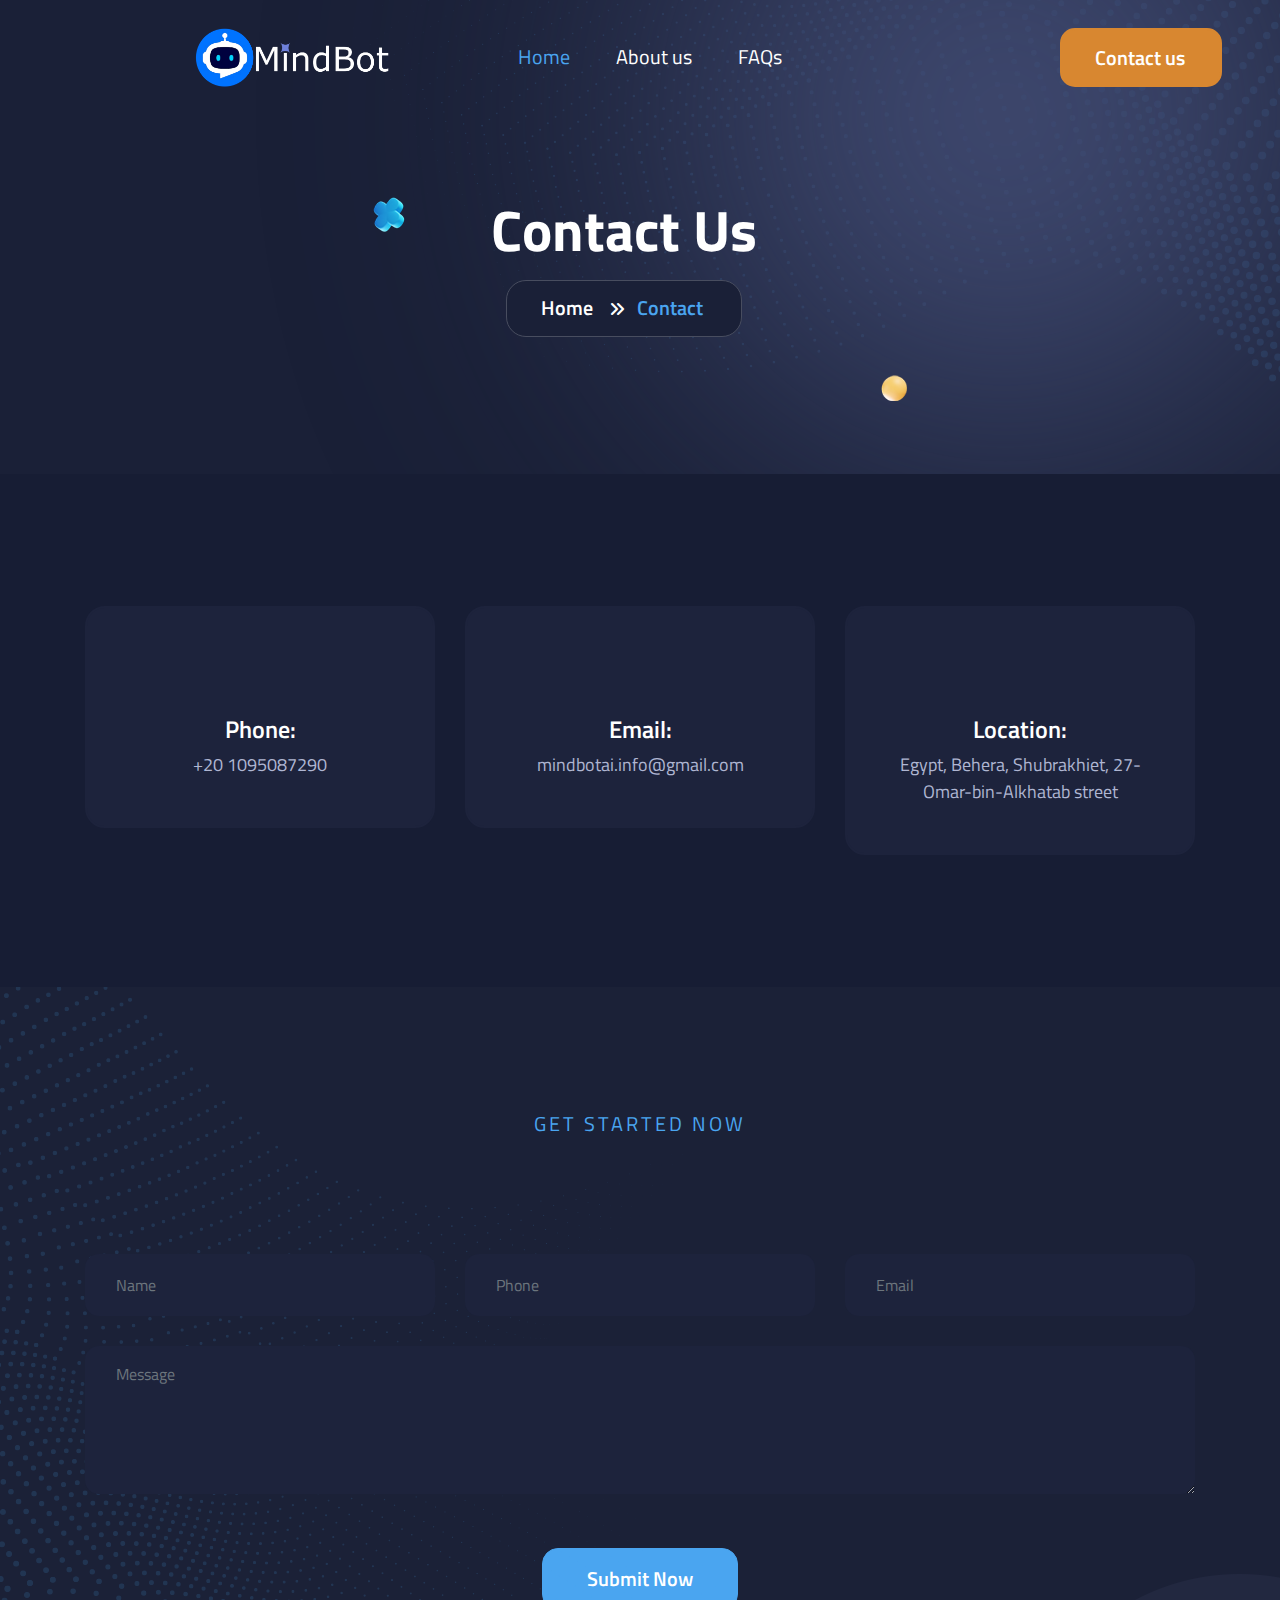
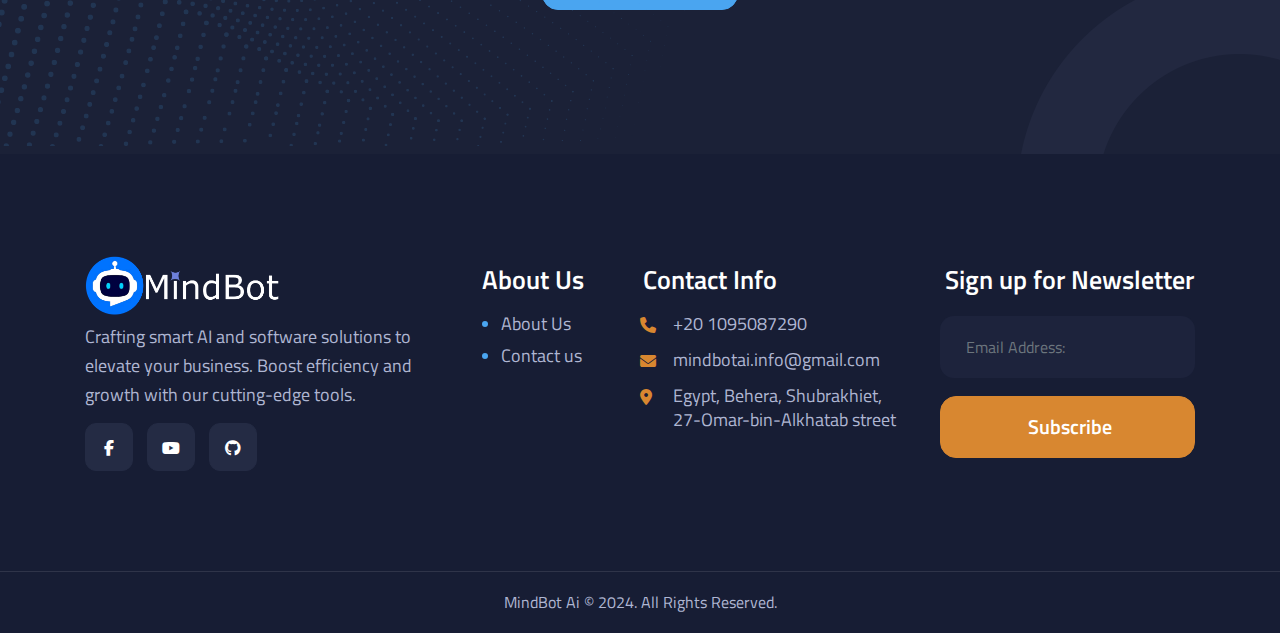
==== commit 284495bc: "Update contact.html" ====
--- a/contact.html
+++ b/contact.html
@@ -118,7 +118,7 @@
                         </div>
                         <h5>Phone:</h5>
                         <a href="tel:+61383766284" class="text-decoration-none">
-                            <p class="phone-p">+61 3 8376 6284 +800 2345 6789</p>
+                            <p class="phone-p">+20 1095087290</p>
                         </a>
                     </div>
                 </div>
@@ -131,7 +131,7 @@
                         </div>
                         <h5>Email:</h5>
                         <a href="mailto:info@whizcyber.com" class="text-decoration-none">
-                            <p>info@whizcyber.com support@whizcyber.com
+                            <p>mindbotai.info@gmail.com
                             </p>
                         </a>
                     </div>
@@ -144,7 +144,7 @@
                             </figure>
                         </div>
                         <h5>Location:</h5>
-                        <p>121 King Street, Melbourne Victoria 3000 Australia</p>
+                        <p>Egypt, Behera, Shubrakhiet, 27-Omar-bin-Alkhatab street</p>
                     </div>
                 </div>
             </div>
@@ -290,4 +290,4 @@
 
 </body>
 
-</html>+</html>
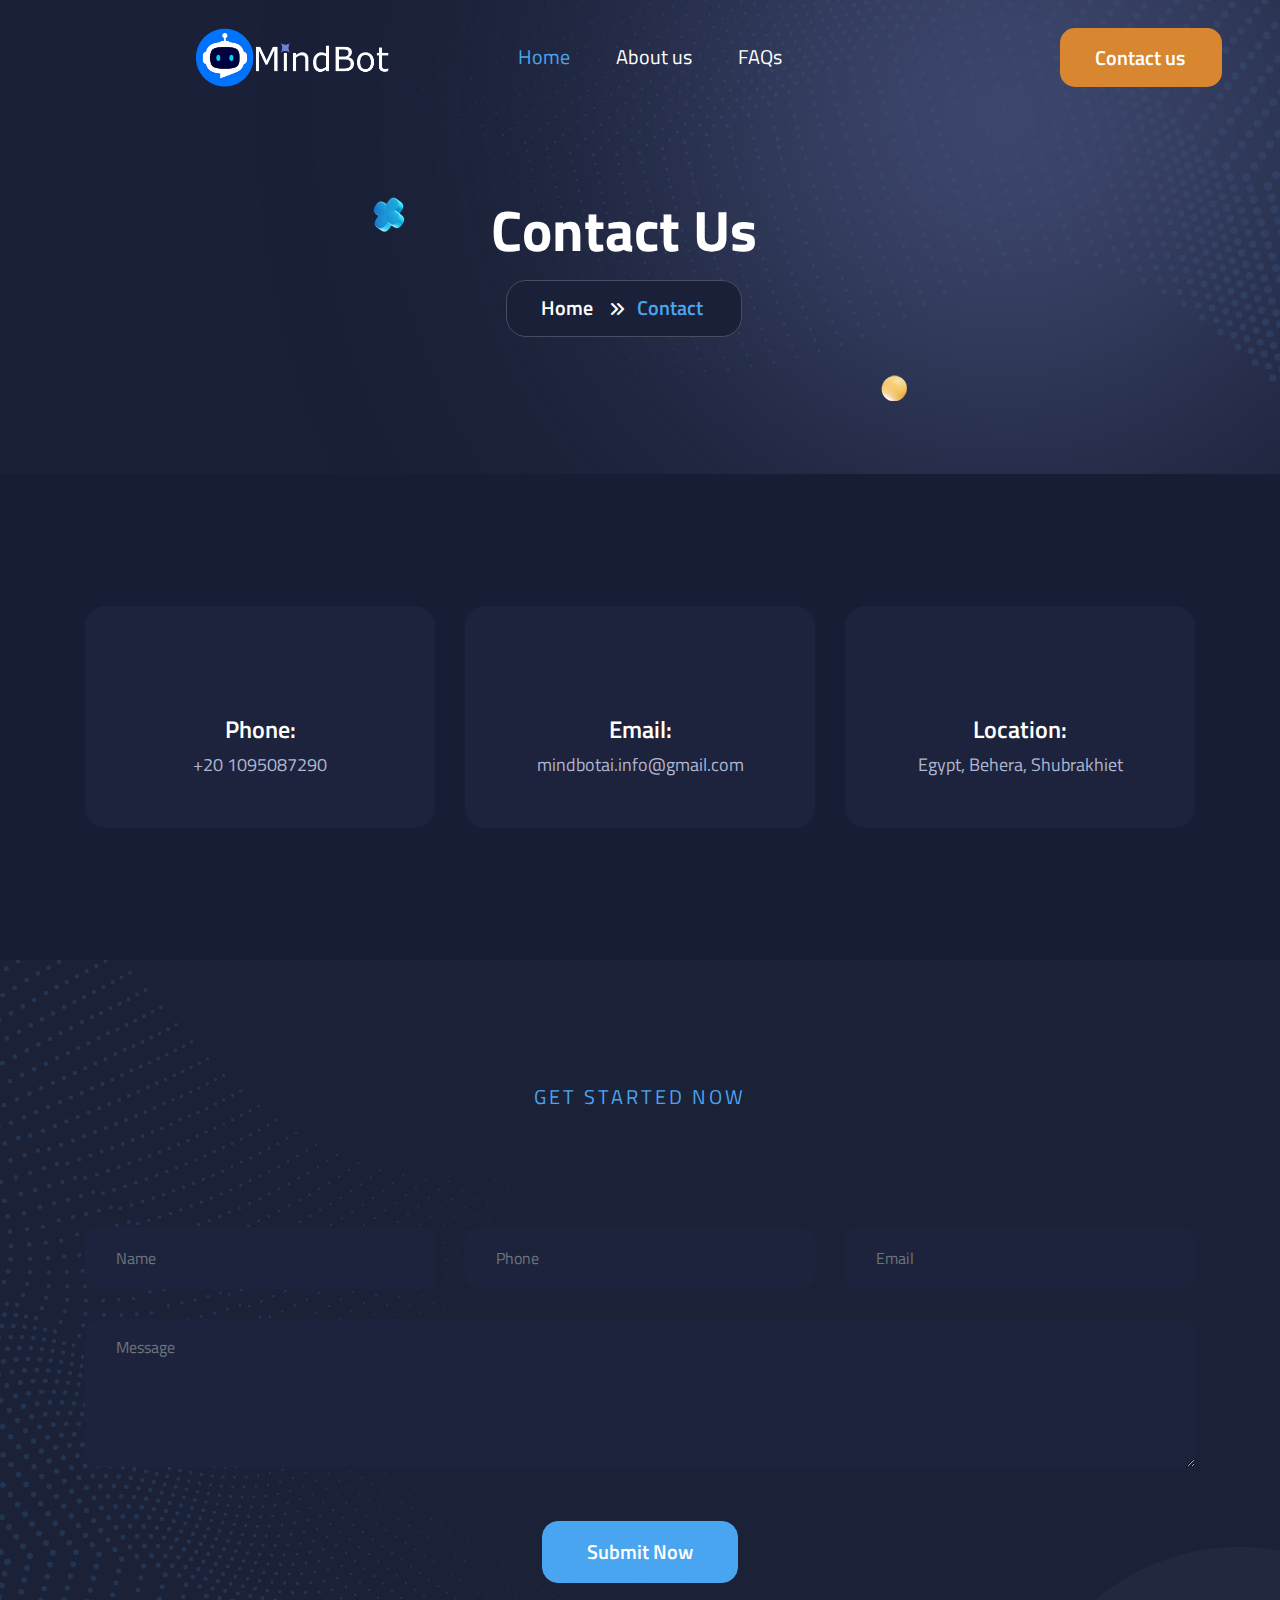
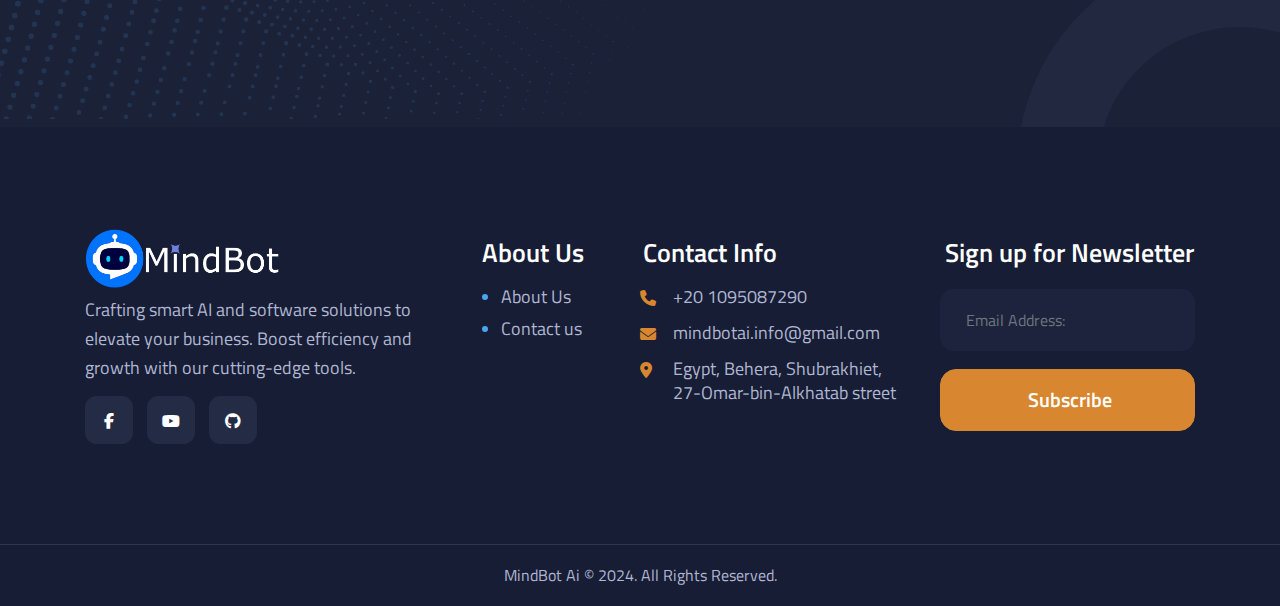
==== commit ff54ec7f: "Update contact.html" ====
--- a/contact.html
+++ b/contact.html
@@ -144,7 +144,7 @@
                             </figure>
                         </div>
                         <h5>Location:</h5>
-                        <p>Egypt, Behera, Shubrakhiet, 27-Omar-bin-Alkhatab street</p>
+                        <p>Egypt, Behera, Shubrakhiet</p>
                     </div>
                 </div>
             </div>
